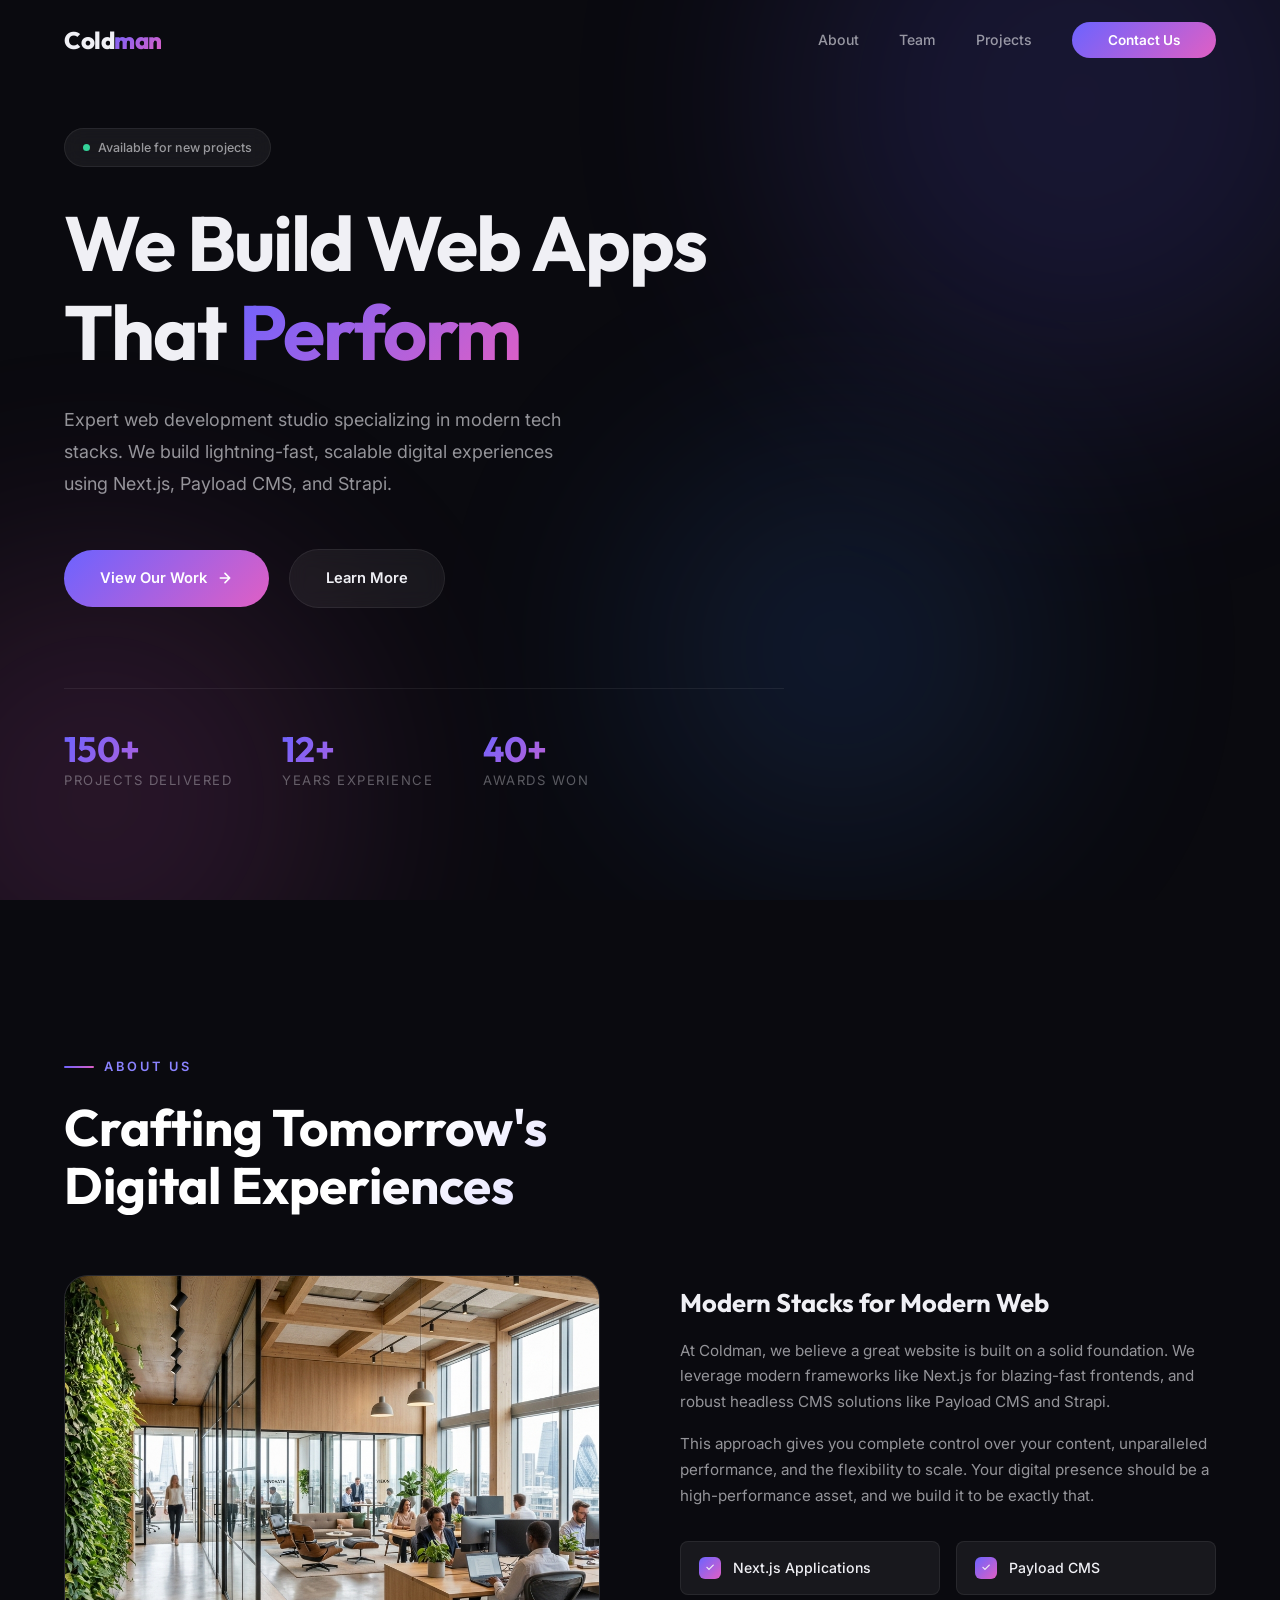
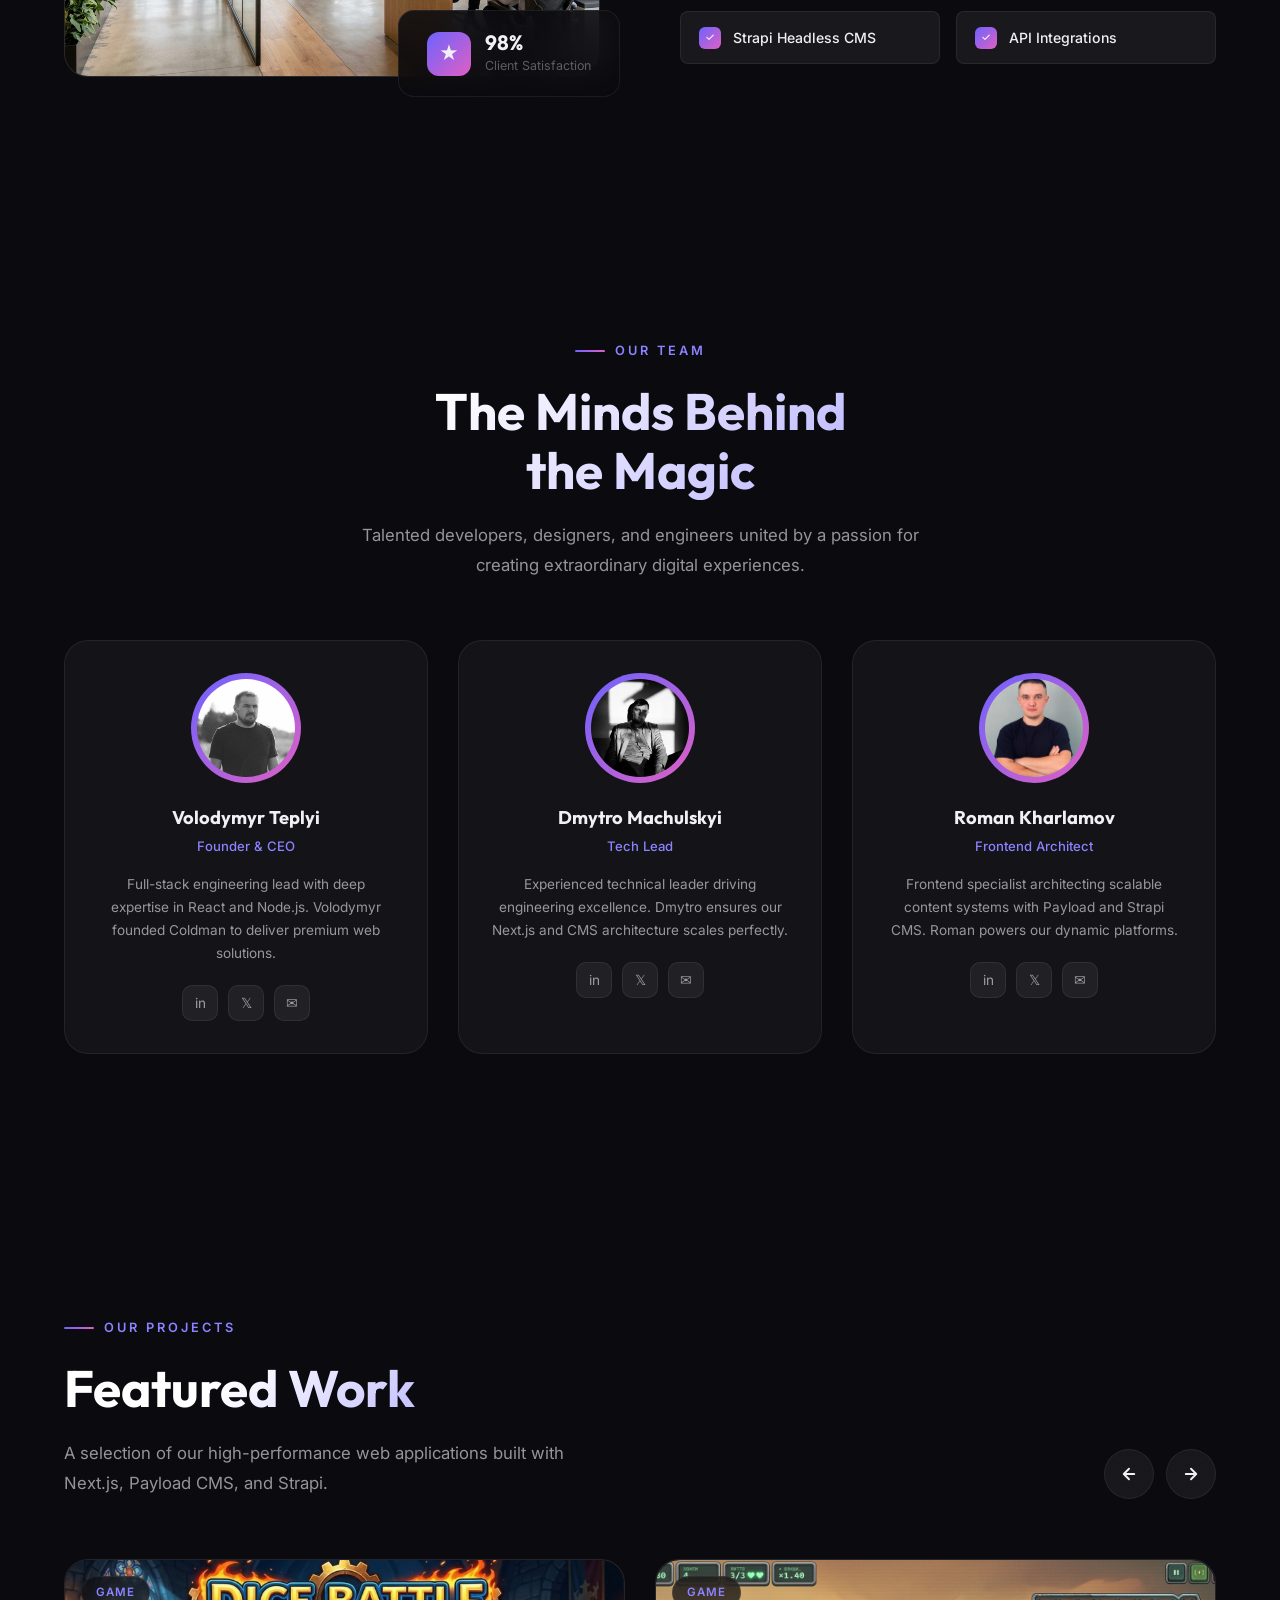
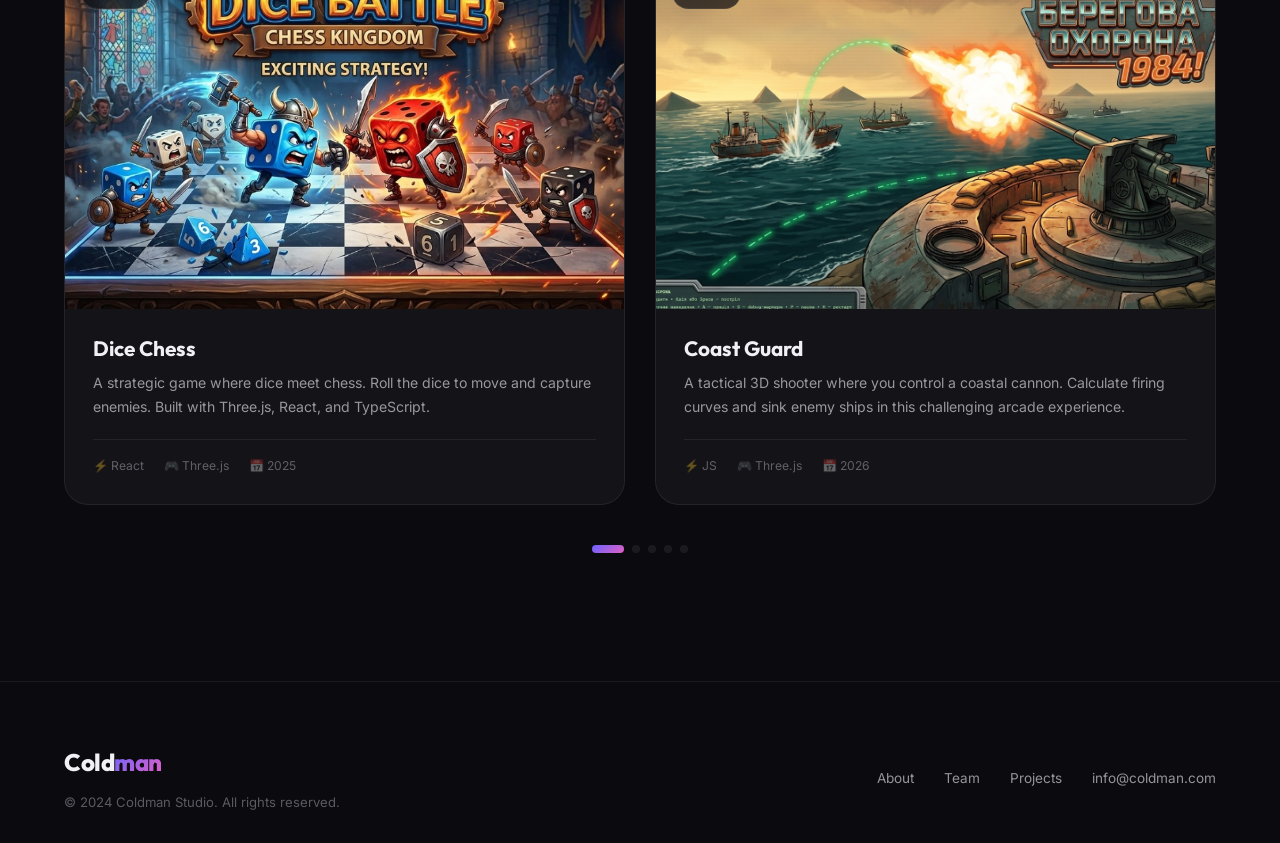
==== index.html @ 9bfb4462 "Add "Game Portal" project to portfolio - Create detailed "Game Portal" project page with description" ====
<!DOCTYPE html>
<html lang="en">

<head>
  <meta charset="UTF-8">
  <meta name="viewport" content="width=device-width, initial-scale=1.0">
  <title>Coldman — Premium Web Development Studio</title>
  <meta name="description"
    content="Coldman is a modern web development studio crafting high-performance digital experiences. Explore our portfolio of Next.js, Payload CMS, and Strapi CMS projects.">
  <link rel="preconnect" href="https://fonts.googleapis.com">
  <link rel="preconnect" href="https://fonts.gstatic.com" crossorigin>
  <link
    href="https://fonts.googleapis.com/css2?family=Inter:wght@400;500;600;700&family=Outfit:wght@600;700;800&display=swap"
    rel="stylesheet">
  <link rel="stylesheet" href="style.css">
</head>

<body>

  <!-- Ambient Background -->
  <div class="ambient-bg" aria-hidden="true">
    <div class="orb"></div>
    <div class="orb"></div>
    <div class="orb"></div>
  </div>

  <!-- Navbar -->
  <nav class="navbar" id="navbar">
    <div class="navbar-inner">
      <a href="#" class="logo">Cold<span>man</span></a>
      <ul class="nav-links" id="nav-links">
        <li><a href="#about" class="active">About</a></li>
        <li><a href="#team">Team</a></li>
        <li><a href="#projects">Projects</a></li>
        <li><a href="#contact" class="nav-cta">Contact Us</a></li>
      </ul>
      <div class="menu-toggle" id="menu-toggle" aria-label="Toggle navigation menu">
        <span></span>
        <span></span>
        <span></span>
      </div>
    </div>
  </nav>

  <!-- Hero Section -->
  <section class="hero" id="hero">
    <div class="container">
      <div class="hero-content">
        <div class="hero-badge">
          <span class="dot"></span>
          Available for new projects
        </div>
        <h1>We Build Web Apps<br>That <span class="gradient-text">Perform</span></h1>
        <p>Expert web development studio specializing in modern tech stacks. We build lightning-fast, scalable digital
          experiences using Next.js, Payload CMS, and Strapi.</p>
        <div class="hero-actions">
          <a href="#projects" class="btn-primary">
            View Our Work
            <svg width="16" height="16" viewBox="0 0 24 24" fill="none" stroke="currentColor" stroke-width="2.5"
              stroke-linecap="round" stroke-linejoin="round">
              <path d="M5 12h14M12 5l7 7-7 7" />
            </svg>
          </a>
          <a href="#about" class="btn-secondary">
            Learn More
          </a>
        </div>
        <div class="hero-stats">
          <div class="stat reveal">
            <h3>150+</h3>
            <p>Projects Delivered</p>
          </div>
          <div class="stat reveal reveal-delay-1">
            <h3>12+</h3>
            <p>Years Experience</p>
          </div>
          <div class="stat reveal reveal-delay-2">
            <h3>40+</h3>
            <p>Awards Won</p>
          </div>
        </div>
      </div>
    </div>
  </section>

  <!-- About Section -->
  <section class="about" id="about">
    <div class="container">
      <span class="section-label reveal">About Us</span>
      <h2 class="section-title reveal">Crafting Tomorrow's<br>Digital Experiences</h2>
      <div class="about-grid">
        <div class="about-visual reveal">
          <div class="about-visual-card">
            <img src="images/project-2.png" alt="Our modern office interior with natural light and living walls">
          </div>
          <div class="floating-badge">
            <div class="icon">★</div>
            <div>
              <h4>98%</h4>
              <p>Client Satisfaction</p>
            </div>
          </div>
        </div>
        <div class="about-content reveal reveal-delay-1">
          <h3>Modern Stacks for Modern Web</h3>
          <p>At Coldman, we believe a great website is built on a solid foundation. We leverage modern frameworks like
            Next.js for blazing-fast frontends, and robust headless CMS solutions like Payload CMS and Strapi.</p>
          <p>This approach gives you complete control over your content, unparalleled performance, and the flexibility
            to scale. Your digital presence should be a high-performance asset, and we build it to be exactly that.</p>
          <div class="about-features">
            <div class="feature-item">
              <span class="check">✓</span>
              Next.js Applications
            </div>
            <div class="feature-item">
              <span class="check">✓</span>
              Payload CMS
            </div>
            <div class="feature-item">
              <span class="check">✓</span>
              Strapi Headless CMS
            </div>
            <div class="feature-item">
              <span class="check">✓</span>
              API Integrations
            </div>
          </div>
        </div>
      </div>
    </div>
  </section>

  <!-- Team Section -->
  <section class="team" id="team">
    <div class="container">
      <div class="team-header">
        <span class="section-label reveal">Our Team</span>
        <h2 class="section-title reveal">The Minds Behind<br>the Magic</h2>
        <p class="section-subtitle reveal">Talented developers, designers, and engineers united by a passion for
          creating extraordinary digital experiences.</p>
      </div>
      <div class="team-grid">
        <!-- Team Member 1 -->
        <div class="team-card reveal">
          <div class="team-avatar">
            <img src="images/team-volodymyr.jpg" alt="Volodymyr Teplyi, Founder & CEO">
          </div>
          <h3>Volodymyr Teplyi</h3>
          <p class="role">Founder & CEO</p>
          <p class="bio">Full-stack engineering lead with deep expertise in React and Node.js. Volodymyr founded Coldman
            to deliver premium web solutions.</p>
          <div class="team-socials">
            <a href="https://www.linkedin.com/in/volodymyr-teplyi-4a14b024/" aria-label="LinkedIn"
              target="_blank">in</a>
            <a href="#" aria-label="Twitter">𝕏</a>
            <a href="#" aria-label="Email">✉</a>
          </div>
        </div>
        <!-- Team Member 2 -->
        <div class="team-card reveal reveal-delay-1">
          <div class="team-avatar">
            <img src="images/team-dmytro.jpg" alt="Dmytro Machulskyi, Tech Lead">
          </div>
          <h3>Dmytro Machulskyi</h3>
          <p class="role">Tech Lead</p>
          <p class="bio">Experienced technical leader driving engineering excellence. Dmytro ensures our Next.js and CMS
            architecture scales perfectly.</p>
          <div class="team-socials">
            <a href="https://www.linkedin.com/in/dmytromachulskyi/" aria-label="LinkedIn" target="_blank">in</a>
            <a href="#" aria-label="Twitter">𝕏</a>
            <a href="#" aria-label="Email">✉</a>
          </div>
        </div>

        <!-- Team Member 3 -->
        <div class="team-card reveal reveal-delay-2">
          <div class="team-avatar">
            <img src="images/team-roman.jpg" alt="Roman Kharlamov, Frontend Architect">
          </div>
          <h3>Roman Kharlamov</h3>
          <p class="role">Frontend Architect</p>
          <p class="bio">Frontend specialist architecting scalable content systems with Payload and Strapi CMS. Roman
            powers our dynamic platforms.</p>
          <div class="team-socials">
            <a href="https://www.linkedin.com/in/webroni2509/" aria-label="LinkedIn" target="_blank">in</a>
            <a href="#" aria-label="Twitter">𝕏</a>
            <a href="#" aria-label="Email">✉</a>
          </div>
        </div>
      </div>
    </div>
  </section>

  <!-- Projects Section -->
  <section class="projects" id="projects">
    <div class="container">
      <div class="projects-header">
        <div>
          <span class="section-label reveal">Our Projects</span>
          <h2 class="section-title reveal">Featured Work</h2>
          <p class="section-subtitle reveal">A selection of our high-performance web applications built with Next.js,
            Payload CMS, and Strapi.</p>
        </div>
        <div class="slider-controls reveal">
          <button class="slider-btn" id="slider-prev" aria-label="Previous project">
            <svg width="18" height="18" viewBox="0 0 24 24" fill="none" stroke="currentColor" stroke-width="2.5"
              stroke-linecap="round" stroke-linejoin="round">
              <path d="M19 12H5M12 19l-7-7 7-7" />
            </svg>
          </button>
          <button class="slider-btn" id="slider-next" aria-label="Next project">
            <svg width="18" height="18" viewBox="0 0 24 24" fill="none" stroke="currentColor" stroke-width="2.5"
              stroke-linecap="round" stroke-linejoin="round">
              <path d="M5 12h14M12 5l7 7-7 7" />
            </svg>
          </button>
        </div>
      </div>

      <div class="projects-slider" id="projects-slider">
        <div class="projects-track" id="projects-track">

          <!-- Project 1 -->
          <div class="project-card">
            <div class="project-image">
              <a href="dice-chess.html">
                <img src="images/dice-chess.jpg" alt="Dice Battle Chess Kingdom">
              </a>
              <span class="project-tag">Game</span>
            </div>
            <div class="project-info">
              <h3><a href="dice-chess.html">Dice Chess</a></h3>
              <p>A strategic game where dice meet chess. Roll the dice to move and capture enemies. Built with Three.js,
                React, and TypeScript.</p>
              <div class="project-meta">
                <span>⚡ React</span>
                <span>🎮 Three.js</span>
                <span>📅 2025</span>
              </div>
            </div>
          </div>
          <!-- Project 2 — Coast Guard -->
          <div class="project-card">
            <div class="project-image">
              <a href="coast-guard.html">
                <img src="images/cost-guard.jpeg" alt="Coast Guard — Coastal Defense Shooter">
              </a>
              <span class="project-tag">Game</span>
            </div>
            <div class="project-info">
              <h3><a href="coast-guard.html">Coast Guard</a></h3>
              <p>A tactical 3D shooter where you control a coastal cannon. Calculate firing curves and sink enemy ships in this challenging arcade experience.</p>
              <div class="project-meta">
                <span>⚡ JS</span>
                <span>🎮 Three.js</span>
                <span>📅 2026</span>
              </div>
            </div>
          </div>
          <!-- Project 3 — Auto News Portal -->
          <div class="project-card">
            <div class="project-image">
              <a href="auto-news.html">
                <img src="images/auto-news-1.png" alt="Auto News Portal — Premium electric vehicle news platform">
              </a>
              <span class="project-tag">News Portal</span>
            </div>
            <div class="project-info">
              <h3><a href="auto-news.html">Auto News Portal</a></h3>
              <p>A cutting-edge news platform specializing in the electric vehicle industry, featuring dynamic content management and a sleek, modern design.</p>
              <div class="project-meta">
                <span>⚡ Next.js</span>
                <span>🛠️ Payload CMS</span>
                <span>🎨 Tailwind CSS</span>
                <span>📅 2026</span>
              </div>
            </div>
          </div>
          <!-- Project 6 — Voda UA -->
          <div class="project-card">
            <div class="project-image">
              <a href="voda-ua.html">
                <img src="images/voda-ua.png" alt="Voda UA — Premium water delivery e-commerce">
              </a>
              <span class="project-tag">E-commerce</span>
            </div>
            <div class="project-info">
              <h3><a href="voda-ua.html">Voda UA</a></h3>
              <p>A high-performance e-commerce platform for water delivery services, focusing on speed and seamless UX.</p>
              <div class="project-meta">
                <span>⚡ Next.js</span>
                <span>🛠️ Payload CMS</span>
                <span>🎨 Tailwind CSS</span>
                <span>📅 2026</span>
              </div>
            </div>
          </div>/
          <!-- Project 0 — Bomberman Web -->
          <div class="project-card">
            <div class="project-image">
              <a href="bomberman.html">
                <img src="images/bomberman.png" alt="Bomberman Web — classic arcade in the browser">
              </a>
              <span class="project-tag">Game</span>
            </div>
            <div class="project-info">
              <h3><a href="bomberman.html">Bomberman Web</a></h3>
              <p>A faithful browser adaptation of the classic arcade game. Pure web — no frameworks, no engine. Built with vanilla JS, HTML5 Canvas, and CSS.</p>
              <div class="project-meta">
                <span>⚡ JavaScript</span>
                <span>🎮 Canvas</span>
                <span>📅 2025</span>
              </div>
            </div>
          </div>
          <!-- Project — Game Portal -->
          <div class="project-card">
            <div class="project-image">
              <a href="game-portal.html">
                <img src="images/game-portal-1.png" alt="Game Portal — hub of recreated classic games">
              </a>
              <span class="project-tag">Game Portal</span>
            </div>
            <div class="project-info">
              <h3><a href="game-portal.html">Game Portal</a></h3>
              <p>A nostalgic gaming hub featuring faithful recreations of classic browser games, with content fully managed through Payload CMS.</p>
              <div class="project-meta">
                <span>⚡ Next.js</span>
                <span>🛠️ Payload CMS</span>
                <span>🗄️ PostgreSQL</span>
                <span>📅 2026</span>
              </div>
            </div>
          </div>
        </div>
      </div>

      <div class="slider-dots" id="slider-dots"></div>
    </div>
  </section>

  <!-- Footer -->
  <footer class="footer" id="contact">
    <div class="footer-inner">
      <div class="footer-left">
        <div class="logo">Cold<span>man</span></div>
        <p>&copy; 2024 Coldman Studio. All rights reserved.</p>
      </div>
      <ul class="footer-links">
        <li><a href="#about">About</a></li>
        <li><a href="#team">Team</a></li>
        <li><a href="#projects">Projects</a></li>
        <li><a href="mailto:info@coldman.com">info@coldman.com</a></li>
      </ul>
    </div>
  </footer>

  <script src="main.js" async></script>

</body>

</html>
---- style.css ----
/* ===== DESIGN TOKENS ===== */
:root {
  /* Colors */
  --bg-primary: #0a0a0f;
  --bg-secondary: #111119;
  --bg-card: rgba(255, 255, 255, 0.04);
  --bg-glass: rgba(255, 255, 255, 0.06);
  --text-primary: #f0f0f5;
  --text-secondary: rgba(240, 240, 245, 0.6);
  --text-muted: rgba(240, 240, 245, 0.35);
  --accent: #6c63ff;
  --accent-light: #8b83ff;
  --accent-glow: rgba(108, 99, 255, 0.35);
  --gradient-1: linear-gradient(135deg, #6c63ff 0%, #e05fc4 100%);
  --gradient-2: linear-gradient(135deg, #1a1a2e 0%, #16213e 100%);
  --border-subtle: rgba(255, 255, 255, 0.07);
  --border-accent: rgba(108, 99, 255, 0.3);

  /* Typography */
  --font-heading: 'Outfit', sans-serif;
  --font-body: 'Inter', sans-serif;

  /* Spacing */
  --section-padding: clamp(80px, 10vw, 140px) clamp(20px, 5vw, 80px);
  --container-max: 1200px;

  /* Radius */
  --radius-sm: 8px;
  --radius-md: 16px;
  --radius-lg: 24px;
  --radius-xl: 32px;

  /* Transitions */
  --ease-out: cubic-bezier(0.16, 1, 0.3, 1);
  --transition-base: 0.4s var(--ease-out);
}

/* ===== RESET & BASE ===== */
*,
*::before,
*::after {
  margin: 0;
  padding: 0;
  box-sizing: border-box;
}

html {
  scroll-behavior: smooth;
  scrollbar-width: thin;
  scrollbar-color: var(--accent) var(--bg-primary);
}

body {
  font-family: var(--font-body);
  background: var(--bg-primary);
  color: var(--text-primary);
  line-height: 1.7;
  overflow-x: hidden;
  -webkit-font-smoothing: antialiased;
  -moz-osx-font-smoothing: grayscale;
}

h1,
h2,
h3,
h4,
h5,
h6 {
  font-family: var(--font-heading);
  font-weight: 700;
  line-height: 1.15;
}

a {
  text-decoration: none;
  color: inherit;
}

img {
  display: block;
  max-width: 100%;
}

/* ===== UTILITY ===== */
.container {
  max-width: var(--container-max);
  margin: 0 auto;
  width: 100%;
}

.section-label {
  display: inline-flex;
  align-items: center;
  gap: 10px;
  font-size: 0.8rem;
  font-weight: 600;
  letter-spacing: 3px;
  text-transform: uppercase;
  color: var(--accent-light);
  margin-bottom: 20px;
}

.section-label::before {
  content: '';
  width: 30px;
  height: 2px;
  background: var(--gradient-1);
  border-radius: 2px;
}

.section-title {
  font-size: clamp(2rem, 4vw, 3.2rem);
  margin-bottom: 20px;
  background: linear-gradient(135deg, #ffffff 30%, var(--accent-light) 100%);
  -webkit-background-clip: text;
  -webkit-text-fill-color: transparent;
  background-clip: text;
}

.section-subtitle {
  font-size: 1.05rem;
  color: var(--text-secondary);
  max-width: 560px;
  line-height: 1.8;
}

/* ===== AMBIENT BACKGROUND ===== */
.ambient-bg {
  position: fixed;
  inset: 0;
  z-index: -1;
  overflow: hidden;
  pointer-events: none;
}

.ambient-bg .orb {
  position: absolute;
  border-radius: 50%;
  filter: blur(120px);
  opacity: 0.15;
  animation: float 20s ease-in-out infinite alternate;
}

.ambient-bg .orb:nth-child(1) {
  width: 600px;
  height: 600px;
  background: var(--accent);
  top: -200px;
  right: -100px;
}

.ambient-bg .orb:nth-child(2) {
  width: 500px;
  height: 500px;
  background: #e05fc4;
  bottom: -150px;
  left: -150px;
  animation-delay: -7s;
}

.ambient-bg .orb:nth-child(3) {
  width: 400px;
  height: 400px;
  background: #3b82f6;
  top: 50%;
  left: 50%;
  animation-delay: -14s;
}

@keyframes float {
  0% {
    transform: translate(0, 0) scale(1);
  }

  33% {
    transform: translate(30px, -50px) scale(1.05);
  }

  66% {
    transform: translate(-20px, 20px) scale(0.95);
  }

  100% {
    transform: translate(10px, -10px) scale(1.02);
  }
}

/* ===== NAVBAR ===== */
.navbar {
  position: fixed;
  top: 0;
  left: 0;
  right: 0;
  z-index: 1000;
  padding: 0 clamp(20px, 5vw, 80px);
  transition: var(--transition-base);
}

.navbar.scrolled {
  background: rgba(10, 10, 15, 0.85);
  backdrop-filter: blur(20px);
  -webkit-backdrop-filter: blur(20px);
  border-bottom: 1px solid var(--border-subtle);
}

.navbar-inner {
  max-width: var(--container-max);
  margin: 0 auto;
  display: flex;
  align-items: center;
  justify-content: space-between;
  height: 80px;
}

.logo {
  font-family: var(--font-heading);
  font-size: 1.5rem;
  font-weight: 800;
  letter-spacing: -0.5px;
}

.logo span {
  background: var(--gradient-1);
  -webkit-background-clip: text;
  -webkit-text-fill-color: transparent;
  background-clip: text;
}

.nav-links {
  display: flex;
  list-style: none;
  gap: 40px;
}

.nav-links a {
  font-size: 0.88rem;
  font-weight: 500;
  color: var(--text-secondary);
  position: relative;
  transition: color var(--transition-base);
  padding: 4px 0;
}

.nav-links a::after {
  content: '';
  position: absolute;
  bottom: -2px;
  left: 0;
  width: 0%;
  height: 2px;
  background: var(--gradient-1);
  border-radius: 2px;
  transition: width var(--transition-base);
}

.nav-links a:hover,
.nav-links a.active {
  color: var(--text-primary);
}

.nav-links a:hover::after,
.nav-links a.active::after {
  width: 100%;
}

.nav-links .nav-cta {
  padding: 10px 36px;
  border-radius: 50px;
  background: var(--gradient-1);
  font-size: 0.85rem;
  font-weight: 600;
  color: #fff !important;
  border: none;
  cursor: pointer;
  transition: transform var(--transition-base), box-shadow var(--transition-base);
}

.nav-links .nav-cta:hover {
  transform: translateY(-2px);
  box-shadow: 0 8px 30px var(--accent-glow);
}

.nav-links .nav-cta::after {
  display: none !important;
}

/* Mobile Menu Toggle */
.menu-toggle {
  display: none;
  flex-direction: column;
  gap: 5px;
  cursor: pointer;
  padding: 5px;
  z-index: 1001;
}

.menu-toggle span {
  display: block;
  width: 24px;
  height: 2px;
  background: var(--text-primary);
  border-radius: 2px;
  transition: var(--transition-base);
}

/* ===== HERO ===== */
.hero {
  min-height: 100vh;
  display: flex;
  align-items: center;
  padding: var(--section-padding);
  position: relative;
}

.hero-content {
  max-width: 720px;
}

.hero-badge {
  display: inline-flex;
  align-items: center;
  gap: 8px;
  padding: 8px 18px;
  border-radius: 50px;
  background: var(--bg-glass);
  border: 1px solid var(--border-subtle);
  font-size: 0.78rem;
  font-weight: 500;
  color: var(--text-secondary);
  margin-bottom: 32px;
  backdrop-filter: blur(10px);
}

.hero-badge .dot {
  width: 7px;
  height: 7px;
  border-radius: 50%;
  background: #34d399;
  animation: pulse 2s ease-in-out infinite;
}

@keyframes pulse {

  0%,
  100% {
    opacity: 1;
    box-shadow: 0 0 0 0 rgba(52, 211, 153, 0.5);
  }

  50% {
    opacity: 0.7;
    box-shadow: 0 0 0 8px rgba(52, 211, 153, 0);
  }
}

.hero h1 {
  font-size: clamp(2.8rem, 6vw, 5rem);
  margin-bottom: 28px;
  letter-spacing: -2px;
}

.hero h1 .gradient-text {
  background: var(--gradient-1);
  -webkit-background-clip: text;
  -webkit-text-fill-color: transparent;
  background-clip: text;
}

.hero p {
  font-size: 1.12rem;
  color: var(--text-secondary);
  max-width: 520px;
  margin-bottom: 48px;
  line-height: 1.8;
}

.hero-actions {
  display: flex;
  align-items: center;
  gap: 20px;
  flex-wrap: wrap;
}

.btn-primary {
  display: inline-flex;
  align-items: center;
  gap: 10px;
  padding: 16px 36px;
  border-radius: 50px;
  background: var(--gradient-1);
  font-family: var(--font-body);
  font-size: 0.92rem;
  font-weight: 600;
  color: #fff;
  border: none;
  cursor: pointer;
  transition: transform var(--transition-base), box-shadow var(--transition-base);
}

.btn-primary:hover {
  transform: translateY(-3px);
  box-shadow: 0 12px 40px var(--accent-glow);
}

.btn-secondary {
  display: inline-flex;
  align-items: center;
  gap: 10px;
  padding: 16px 36px;
  border-radius: 50px;
  background: var(--bg-glass);
  border: 1px solid var(--border-subtle);
  font-family: var(--font-body);
  font-size: 0.92rem;
  font-weight: 600;
  color: var(--text-primary);
  cursor: pointer;
  backdrop-filter: blur(10px);
  transition: var(--transition-base);
}

.btn-secondary:hover {
  background: rgba(255, 255, 255, 0.1);
  border-color: var(--border-accent);
  transform: translateY(-2px);
}

.hero-stats {
  display: flex;
  gap: 50px;
  margin-top: 80px;
  padding-top: 40px;
  border-top: 1px solid var(--border-subtle);
}

.stat h3 {
  font-size: 2.2rem;
  background: var(--gradient-1);
  -webkit-background-clip: text;
  -webkit-text-fill-color: transparent;
  background-clip: text;
}

.stat p {
  font-size: 0.82rem;
  color: var(--text-muted);
  text-transform: uppercase;
  letter-spacing: 1.5px;
  margin-bottom: 0;
}

/* ===== ABOUT ===== */
.about {
  padding: var(--section-padding);
}

.about-grid {
  display: grid;
  grid-template-columns: 1fr 1fr;
  gap: 80px;
  align-items: center;
  margin-top: 60px;
}

.about-visual {
  position: relative;
}

.about-visual-card {
  border-radius: var(--radius-lg);
  overflow: hidden;
  position: relative;
  aspect-ratio: 4/3;
  background: var(--bg-glass);
  border: 1px solid var(--border-subtle);
}

.about-visual-card img {
  width: 100%;
  height: 100%;
  object-fit: cover;
}

.about-visual .floating-badge {
  position: absolute;
  bottom: -20px;
  right: -20px;
  padding: 20px 28px;
  border-radius: var(--radius-md);
  background: rgba(10, 10, 15, 0.85);
  backdrop-filter: blur(20px);
  border: 1px solid var(--border-subtle);
  display: flex;
  align-items: center;
  gap: 14px;
  animation: floatBadge 4s ease-in-out infinite;
}

@keyframes floatBadge {

  0%,
  100% {
    transform: translateY(0);
  }

  50% {
    transform: translateY(-8px);
  }
}

.floating-badge .icon {
  width: 44px;
  height: 44px;
  border-radius: 12px;
  background: var(--gradient-1);
  display: flex;
  align-items: center;
  justify-content: center;
  font-size: 1.2rem;
}

.floating-badge h4 {
  font-size: 1.3rem;
}

.floating-badge p {
  font-size: 0.78rem;
  color: var(--text-muted);
}

.about-content h3 {
  font-size: 1.6rem;
  margin-bottom: 20px;
  color: var(--text-primary);
}

.about-content p {
  color: var(--text-secondary);
  margin-bottom: 16px;
  font-size: 0.95rem;
}

.about-features {
  display: grid;
  grid-template-columns: 1fr 1fr;
  gap: 16px;
  margin-top: 32px;
}

.feature-item {
  display: flex;
  align-items: center;
  gap: 12px;
  padding: 14px 18px;
  border-radius: var(--radius-sm);
  background: var(--bg-glass);
  border: 1px solid var(--border-subtle);
  font-size: 0.88rem;
  font-weight: 500;
  transition: var(--transition-base);
}

.feature-item:hover {
  background: rgba(255, 255, 255, 0.08);
  border-color: var(--border-accent);
  transform: translateY(-2px);
}

.feature-item .check {
  width: 22px;
  height: 22px;
  border-radius: 6px;
  background: var(--gradient-1);
  display: flex;
  align-items: center;
  justify-content: center;
  font-size: 0.7rem;
  flex-shrink: 0;
}

/* ===== TEAM ===== */
.team {
  padding: var(--section-padding);
}

.team-header {
  text-align: center;
  margin-bottom: 60px;
}

.team-header .section-subtitle {
  margin: 0 auto;
}

.team-grid {
  display: grid;
  grid-template-columns: repeat(3, 1fr);
  gap: 30px;
}

.team-card {
  background: var(--bg-card);
  border: 1px solid var(--border-subtle);
  border-radius: var(--radius-lg);
  padding: 32px;
  text-align: center;
  transition: var(--transition-base);
  position: relative;
  overflow: hidden;
}

.team-card::before {
  content: '';
  position: absolute;
  top: 0;
  left: 0;
  right: 0;
  height: 3px;
  background: var(--gradient-1);
  opacity: 0;
  transition: opacity var(--transition-base);
}

.team-card:hover {
  transform: translateY(-8px);
  border-color: var(--border-accent);
  background: rgba(255, 255, 255, 0.06);
  box-shadow: 0 20px 60px rgba(0, 0, 0, 0.3);
}

.team-card:hover::before {
  opacity: 1;
}

.team-avatar {
  width: 110px;
  height: 110px;
  border-radius: 50%;
  overflow: hidden;
  margin: 0 auto 24px;
  border: 3px solid transparent;
  background: var(--gradient-1) border-box;
  padding: 3px;
  transition: var(--transition-base);
}

.team-card:hover .team-avatar {
  transform: scale(1.05);
}

.team-avatar img {
  width: 100%;
  height: 100%;
  border-radius: 50%;
  object-fit: cover;
}

.team-card h3 {
  font-size: 1.15rem;
  margin-bottom: 6px;
}

.team-card .role {
  font-size: 0.82rem;
  color: var(--accent-light);
  font-weight: 500;
  margin-bottom: 16px;
}

.team-card .bio {
  font-size: 0.85rem;
  color: var(--text-secondary);
  line-height: 1.7;
  margin-bottom: 20px;
}

.team-socials {
  display: flex;
  justify-content: center;
  gap: 10px;
}

.team-socials a {
  width: 36px;
  height: 36px;
  border-radius: 10px;
  background: var(--bg-glass);
  border: 1px solid var(--border-subtle);
  display: flex;
  align-items: center;
  justify-content: center;
  font-size: 0.85rem;
  color: var(--text-secondary);
  transition: var(--transition-base);
}

.team-socials a:hover {
  background: var(--gradient-1);
  color: #fff;
  border-color: transparent;
  transform: translateY(-2px);
}

/* ===== PROJECTS ===== */
.projects {
  padding: var(--section-padding);
}

.projects-header {
  display: flex;
  justify-content: space-between;
  align-items: flex-end;
  margin-bottom: 60px;
  flex-wrap: wrap;
  gap: 20px;
}

.slider-controls {
  display: flex;
  gap: 12px;
}

.slider-btn {
  width: 50px;
  height: 50px;
  border-radius: 50%;
  background: var(--bg-glass);
  border: 1px solid var(--border-subtle);
  color: var(--text-primary);
  font-size: 1.1rem;
  cursor: pointer;
  display: flex;
  align-items: center;
  justify-content: center;
  transition: var(--transition-base);
  backdrop-filter: blur(10px);
}

.slider-btn:hover {
  background: var(--gradient-1);
  border-color: transparent;
  transform: scale(1.1);
}

.projects-slider {
  overflow: hidden;
  position: relative;
}

.projects-track {
  display: flex;
  gap: 30px;
  transition: transform 0.6s var(--ease-out);
}

.project-card {
  min-width: calc(50% - 15px);
  border-radius: var(--radius-lg);
  overflow: hidden;
  background: var(--bg-card);
  border: 1px solid var(--border-subtle);
  transition: var(--transition-base);
  /* flex-shrink: 0; */
}

.project-card:hover {
  transform: translateY(-6px);
  border-color: var(--border-accent);
  box-shadow: 0 20px 60px rgba(0, 0, 0, 0.3);
}

.project-image {
  aspect-ratio: 16/10;
  overflow: hidden;
  position: relative;
  border-radius: var(--radius-lg) var(--radius-lg) 0 0;
}

.project-image img {
  width: 100%;
  height: 100%;
  object-fit: cover;
  transition: transform 0.8s var(--ease-out);
}

.project-card:hover .project-image img {
  transform: scale(1.05);
}

.project-image .project-tag {
  position: absolute;
  top: 16px;
  left: 16px;
  padding: 6px 14px;
  border-radius: 50px;
  background: rgba(10, 10, 15, 0.7);
  backdrop-filter: blur(10px);
  font-size: 0.72rem;
  font-weight: 600;
  letter-spacing: 1px;
  text-transform: uppercase;
  color: var(--accent-light);
  border: 1px solid var(--border-subtle);
}

.project-info {
  padding: 28px;
}

.project-info h3 {
  font-size: 1.3rem;
  margin-bottom: 10px;
  transition: color var(--transition-base);
}

.project-card:hover .project-info h3 {
  color: var(--accent-light);
}

.project-info p {
  font-size: 0.88rem;
  color: var(--text-secondary);
  line-height: 1.7;
  margin-bottom: 20px;
}

.project-meta {
  display: flex;
  gap: 20px;
  padding-top: 16px;
  border-top: 1px solid var(--border-subtle);
}

.project-meta span {
  font-size: 0.76rem;
  color: var(--text-muted);
  display: flex;
  align-items: center;
  gap: 6px;
}

/* Slider dots */
.slider-dots {
  display: flex;
  justify-content: center;
  gap: 8px;
  margin-top: 40px;
}

.slider-dot {
  width: 8px;
  height: 8px;
  border-radius: 50%;
  background: var(--border-subtle);
  border: none;
  cursor: pointer;
  transition: var(--transition-base);
  padding: 0;
}

.slider-dot.active {
  width: 32px;
  border-radius: 4px;
  background: var(--gradient-1);
}

/* ===== FOOTER ===== */
.footer {
  padding: 60px clamp(20px, 5vw, 80px) 30px;
  border-top: 1px solid var(--border-subtle);
}

.footer-inner {
  max-width: var(--container-max);
  margin: 0 auto;
  display: flex;
  justify-content: space-between;
  align-items: center;
  flex-wrap: wrap;
  gap: 20px;
}

.footer-left .logo {
  margin-bottom: 8px;
}

.footer-left p {
  font-size: 0.82rem;
  color: var(--text-muted);
}

.footer-links {
  display: flex;
  gap: 30px;
  list-style: none;
}

.footer-links a {
  font-size: 0.85rem;
  color: var(--text-secondary);
  transition: color var(--transition-base);
}

.footer-links a:hover {
  color: var(--accent-light);
}

/* ===== SCROLL ANIMATIONS ===== */
.reveal {
  opacity: 0;
  transform: translateY(40px);
  transition: opacity 0.8s var(--ease-out), transform 0.8s var(--ease-out);
}

.reveal.visible {
  opacity: 1;
  transform: translateY(0);
}

.reveal-delay-1 {
  transition-delay: 0.1s;
}

.reveal-delay-2 {
  transition-delay: 0.2s;
}

.reveal-delay-3 {
  transition-delay: 0.3s;
}

/* ===== RESPONSIVE ===== */
@media (max-width: 1024px) {
  .project-card {
    min-width: calc(100% - 0px);
  }
}

@media (max-width: 768px) {
  .nav-links {
    position: fixed;
    top: 0;
    right: -100%;
    width: 280px;
    height: 100vh;
    background: rgba(10, 10, 15, 0.97);
    backdrop-filter: blur(20px);
    flex-direction: column;
    align-items: flex-start;
    padding: 100px 40px 40px;
    gap: 24px;
    transition: right var(--transition-base);
    border-left: 1px solid var(--border-subtle);
  }

  .nav-links.open {
    right: 0;
  }

  .menu-toggle {
    display: flex;
  }

  .about-grid {
    grid-template-columns: 1fr;
    gap: 40px;
  }

  .team-grid {
    grid-template-columns: 1fr;
  }

  .hero-stats {
    gap: 30px;
    flex-wrap: wrap;
  }

  .about-features {
    grid-template-columns: 1fr;
  }

  .projects-header {
    flex-direction: column;
    align-items: flex-start;
    gap: 20px;
  }

  .projects-track {
    gap: 16px;
  }

  .project-card {
    min-width: 100%;
  }

  .project-image {
    aspect-ratio: 4/3;
    border-radius: var(--radius-lg) var(--radius-lg) 0 0;
  }

  .project-info {
    padding: 20px;
  }

  .project-info h3 {
    font-size: 1.2rem;
  }

  .project-info p {
    font-size: 0.88rem;
    margin-bottom: 16px;
    word-break: break-word;
    white-space: normal;
    overflow: visible;
    display: block;
  }

  .project-meta {
    padding-top: 14px;
    gap: 12px;
    flex-wrap: wrap;
  }

  .hero h1 {
    letter-spacing: -1px;
  }

  .footer-inner {
    flex-direction: column;
    text-align: center;
  }
}

@media (max-width: 480px) {
  .hero-actions {
    flex-direction: column;
    width: 100%;
  }

  .btn-primary,
  .btn-secondary {
    width: 100%;
    justify-content: center;
  }
}
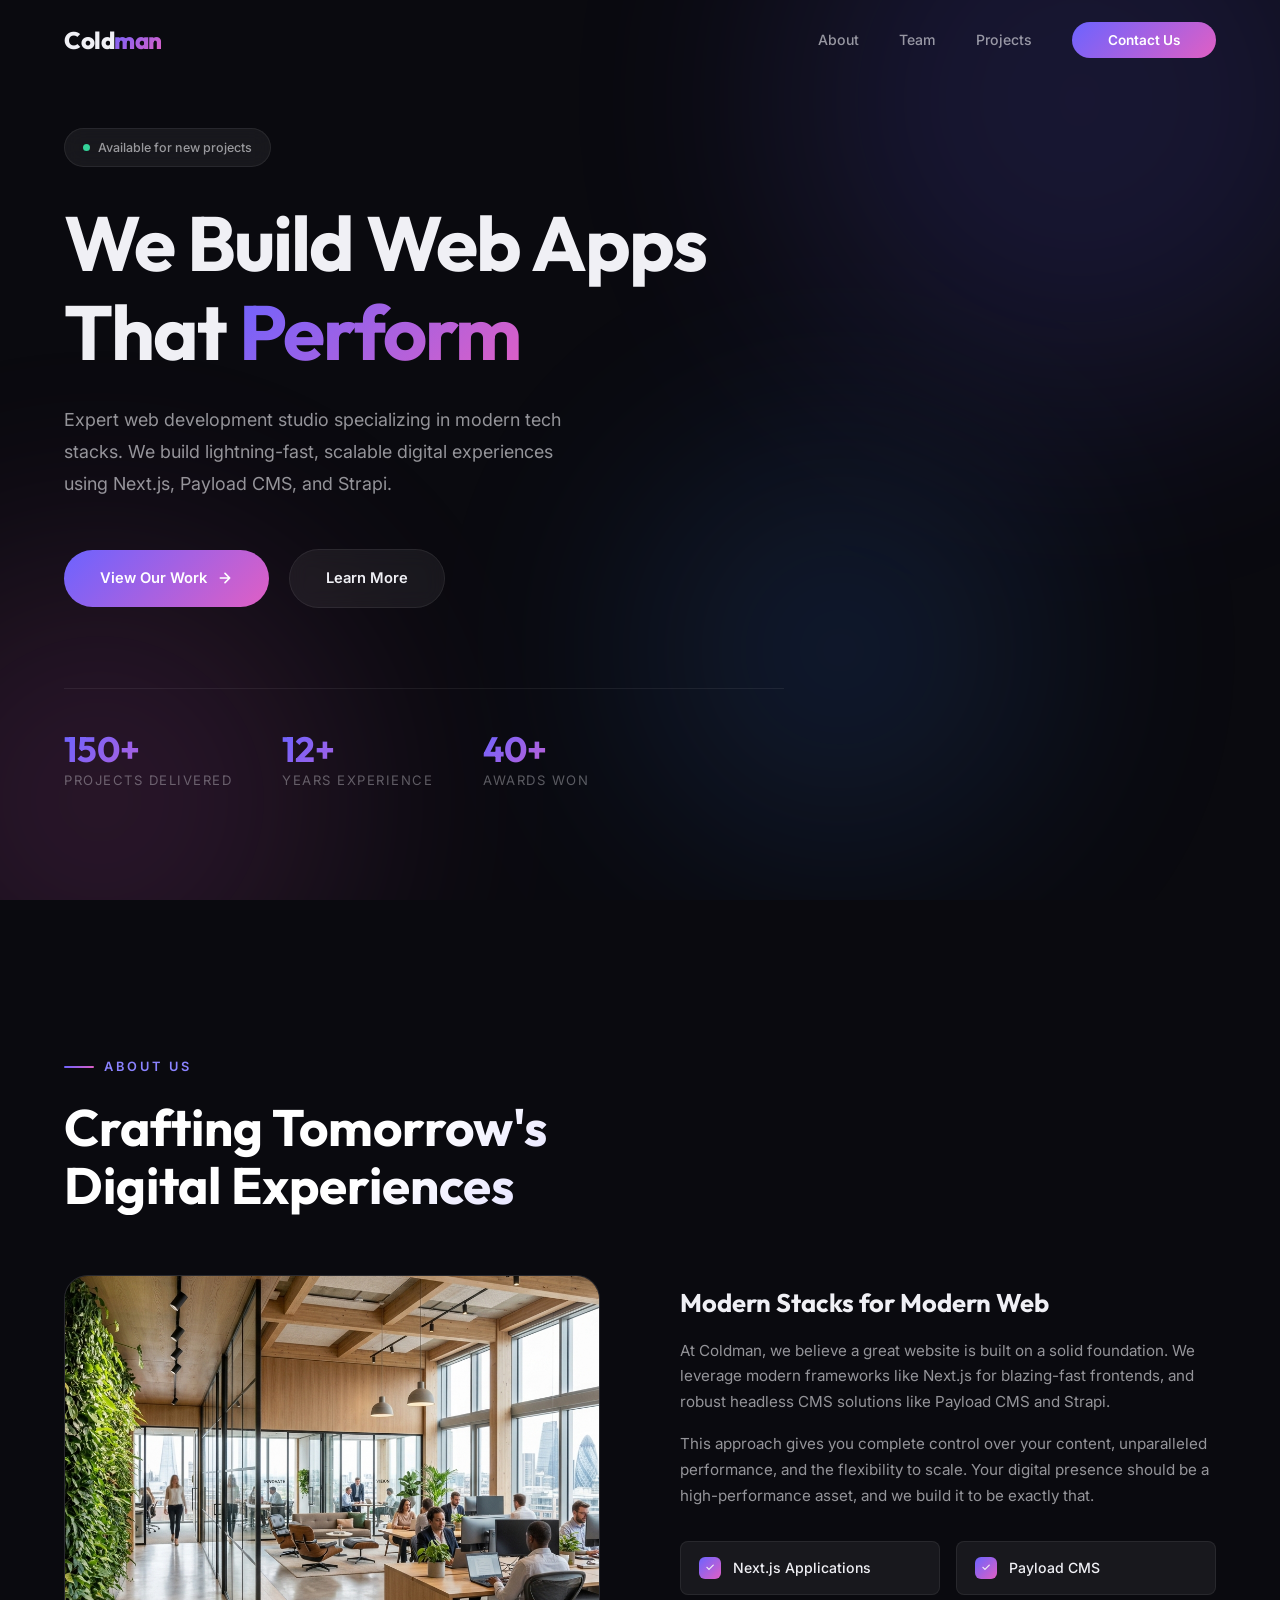
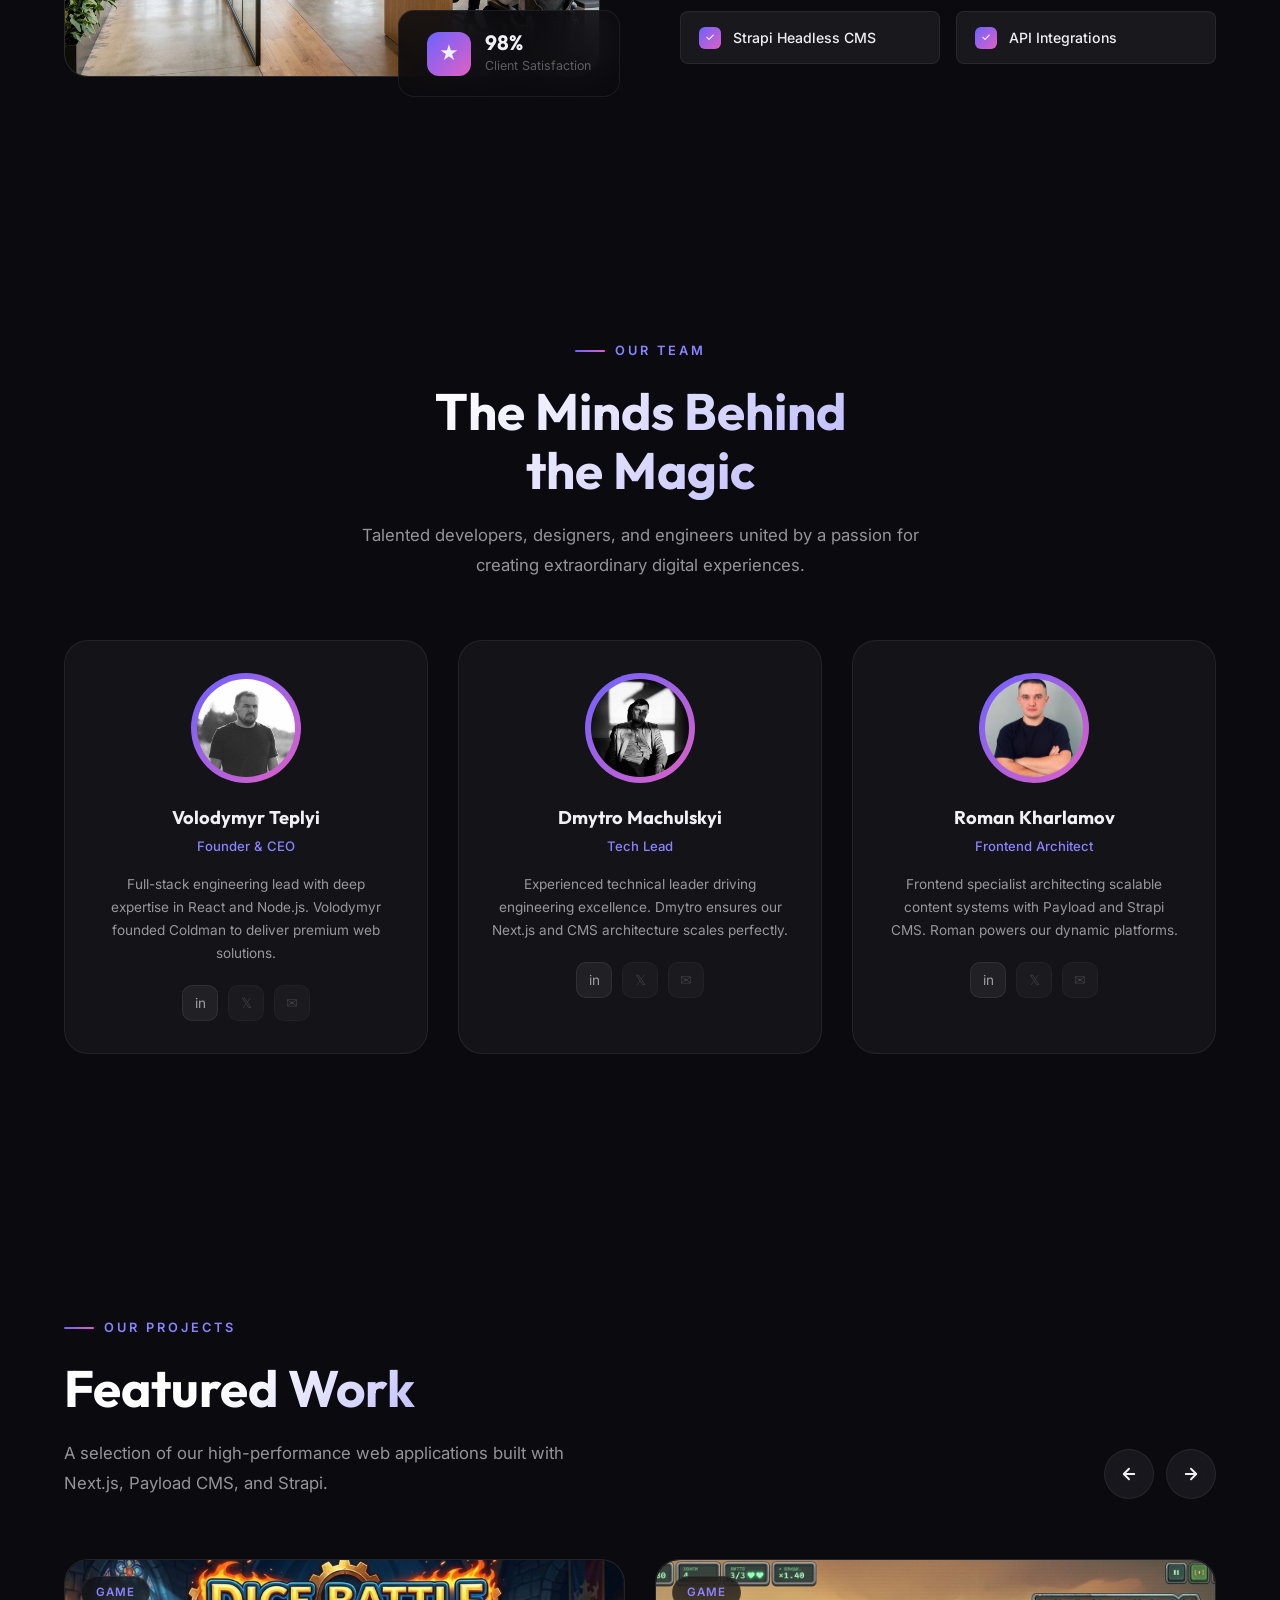
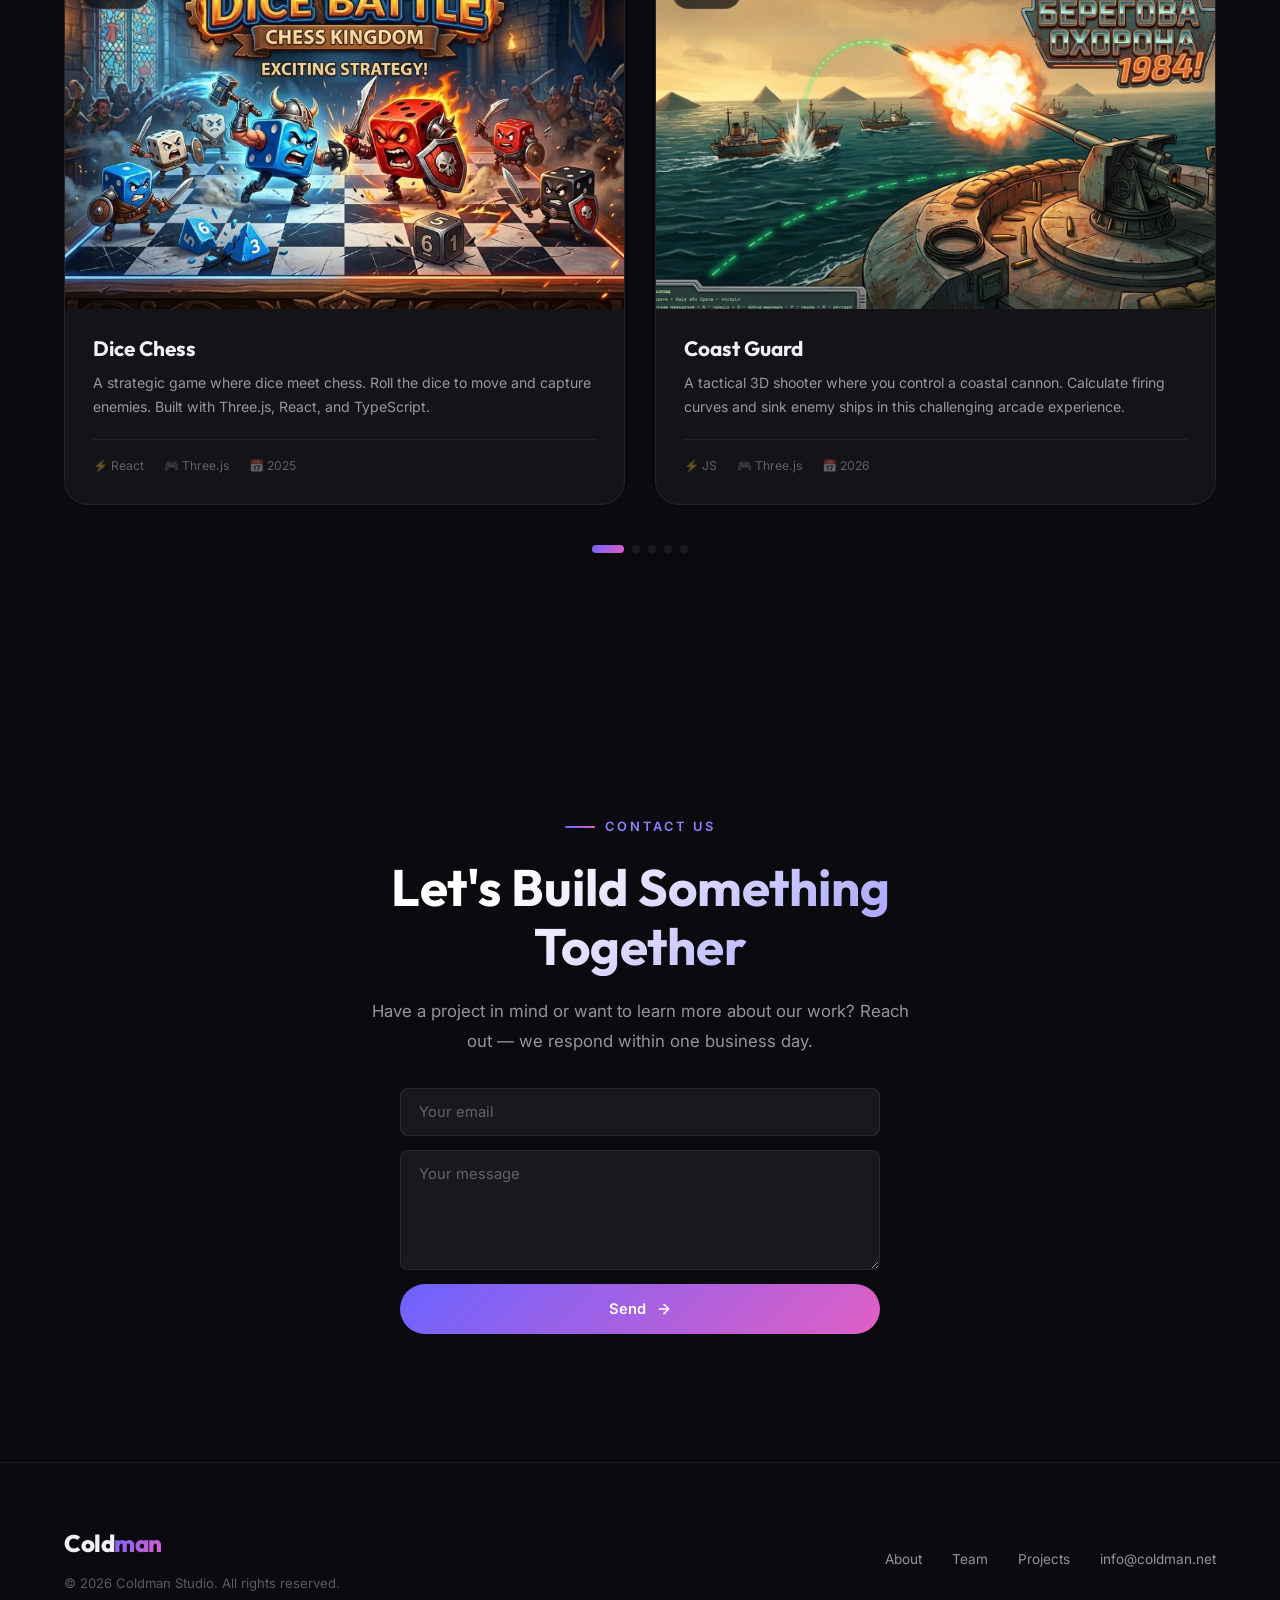
==== commit 1325b4ec: "Improve scrolling performance, enhance accessibility, and add contact form - Optimize navbar and act" ====
--- a/index.html
+++ b/index.html
@@ -29,7 +29,7 @@
     <div class="navbar-inner">
       <a href="#" class="logo">Cold<span>man</span></a>
       <ul class="nav-links" id="nav-links">
-        <li><a href="#about" class="active">About</a></li>
+        <li><a href="#about">About</a></li>
         <li><a href="#team">Team</a></li>
         <li><a href="#projects">Projects</a></li>
         <li><a href="#contact" class="nav-cta">Contact Us</a></li>
@@ -91,7 +91,7 @@
       <div class="about-grid">
         <div class="about-visual reveal">
           <div class="about-visual-card">
-            <img src="images/project-2.png" alt="Our modern office interior with natural light and living walls">
+            <img src="images/project-2.png" alt="Project preview showcase">
           </div>
           <div class="floating-badge">
             <div class="icon">★</div>
@@ -151,9 +151,9 @@
             to deliver premium web solutions.</p>
           <div class="team-socials">
             <a href="https://www.linkedin.com/in/volodymyr-teplyi-4a14b024/" aria-label="LinkedIn"
-              target="_blank">in</a>
-            <a href="#" aria-label="Twitter">𝕏</a>
-            <a href="#" aria-label="Email">✉</a>
+              target="_blank" rel="noopener noreferrer">in</a>
+            <span class="social-placeholder" aria-label="Twitter (coming soon)">𝕏</span>
+            <span class="social-placeholder" aria-label="Email (coming soon)">✉</span>
           </div>
         </div>
         <!-- Team Member 2 -->
@@ -166,9 +166,9 @@
           <p class="bio">Experienced technical leader driving engineering excellence. Dmytro ensures our Next.js and CMS
             architecture scales perfectly.</p>
           <div class="team-socials">
-            <a href="https://www.linkedin.com/in/dmytromachulskyi/" aria-label="LinkedIn" target="_blank">in</a>
-            <a href="#" aria-label="Twitter">𝕏</a>
-            <a href="#" aria-label="Email">✉</a>
+            <a href="https://www.linkedin.com/in/dmytromachulskyi/" aria-label="LinkedIn" target="_blank" rel="noopener noreferrer">in</a>
+            <span class="social-placeholder" aria-label="Twitter (coming soon)">𝕏</span>
+            <span class="social-placeholder" aria-label="Email (coming soon)">✉</span>
           </div>
         </div>
 
@@ -182,9 +182,9 @@
           <p class="bio">Frontend specialist architecting scalable content systems with Payload and Strapi CMS. Roman
             powers our dynamic platforms.</p>
           <div class="team-socials">
-            <a href="https://www.linkedin.com/in/webroni2509/" aria-label="LinkedIn" target="_blank">in</a>
-            <a href="#" aria-label="Twitter">𝕏</a>
-            <a href="#" aria-label="Email">✉</a>
+            <a href="https://www.linkedin.com/in/webroni2509/" aria-label="LinkedIn" target="_blank" rel="noopener noreferrer">in</a>
+            <span class="social-placeholder" aria-label="Twitter (coming soon)">𝕏</span>
+            <span class="social-placeholder" aria-label="Email (coming soon)">✉</span>
           </div>
         </div>
       </div>
@@ -276,7 +276,7 @@
               </div>
             </div>
           </div>
-          <!-- Project 6 — Voda UA -->
+          <!-- Project 4 — Voda UA -->
           <div class="project-card">
             <div class="project-image">
               <a href="voda-ua.html">
@@ -294,8 +294,9 @@
                 <span>📅 2026</span>
               </div>
             </div>
-          </div>/
-          <!-- Project 0 — Bomberman Web -->
+          </div>
+
+          <!-- Project 5 — Bomberman Web -->
           <div class="project-card">
             <div class="project-image">
               <a href="bomberman.html">
@@ -313,7 +314,7 @@
               </div>
             </div>
           </div>
-          <!-- Project — Game Portal -->
+          <!-- Project 6 — Game Portal -->
           <div class="project-card">
             <div class="project-image">
               <a href="game-portal.html">
@@ -339,18 +340,53 @@
     </div>
   </section>
 
+  <!-- Contact Section -->
+  <section class="contact" id="contact">
+    <div class="container">
+      <div class="contact-inner">
+        <span class="section-label reveal">Contact Us</span>
+        <h2 class="section-title reveal">Let's Build Something Together</h2>
+        <p class="section-subtitle reveal">Have a project in mind or want to learn more about our work? Reach out — we
+          respond within one business day.</p>
+        <div class="contact-actions reveal">
+        <form action="https://formspree.io/f/xqevldea" method="POST" class="contact-form">
+          <input type="email" name="email" placeholder="Your email" required />
+          <textarea name="message" placeholder="Your message" required></textarea>
+          <button type="submit" class="btn-primary">
+            Send
+            <svg width="16" height="16" viewBox="0 0 24 24" fill="none" stroke="currentColor" stroke-width="2.5"
+                 stroke-linecap="round" stroke-linejoin="round">
+              <path d="M5 12h14M12 5l7 7-7 7" />
+            </svg>
+          </button>
+        </form>
+        </div>
+
+<!--        <div class="contact-actions reveal">-->
+<!--          <a href="mailto:info@coldman.net" class="btn-primary">-->
+<!--            info@coldman.net-->
+<!--            <svg width="16" height="16" viewBox="0 0 24 24" fill="none" stroke="currentColor" stroke-width="2.5"-->
+<!--              stroke-linecap="round" stroke-linejoin="round">-->
+<!--              <path d="M5 12h14M12 5l7 7-7 7" />-->
+<!--            </svg>-->
+<!--          </a>-->
+<!--        </div>-->
+      </div>
+    </div>
+  </section>
+
   <!-- Footer -->
-  <footer class="footer" id="contact">
+  <footer class="footer">
     <div class="footer-inner">
       <div class="footer-left">
         <div class="logo">Cold<span>man</span></div>
-        <p>&copy; 2024 Coldman Studio. All rights reserved.</p>
+        <p>&copy; 2026 Coldman Studio. All rights reserved.</p>
       </div>
       <ul class="footer-links">
         <li><a href="#about">About</a></li>
         <li><a href="#team">Team</a></li>
         <li><a href="#projects">Projects</a></li>
-        <li><a href="mailto:info@coldman.com">info@coldman.com</a></li>
+        <li><a href="mailto:info@coldman.net">info@coldman.net</a></li>
       </ul>
     </div>
   </footer>
--- a/style.css
+++ b/style.css
@@ -701,6 +701,22 @@
   transform: translateY(-2px);
 }
 
+.team-socials .social-placeholder {
+  width: 36px;
+  height: 36px;
+  border-radius: 10px;
+  background: var(--bg-glass);
+  border: 1px solid var(--border-subtle);
+  display: flex;
+  align-items: center;
+  justify-content: center;
+  font-size: 0.85rem;
+  color: var(--text-muted, var(--text-secondary));
+  opacity: 0.5;
+  cursor: not-allowed;
+  user-select: none;
+}
+
 /* ===== PROJECTS ===== */
 .projects {
   padding: var(--section-padding);
@@ -862,6 +878,81 @@
   width: 32px;
   border-radius: 4px;
   background: var(--gradient-1);
+}
+
+/* ===== CONTACT ===== */
+.contact {
+  padding: var(--section-padding);
+  position: relative;
+}
+
+.contact-inner {
+  text-align: center;
+  max-width: 720px;
+  margin: 0 auto;
+}
+
+.contact-inner .section-subtitle {
+  margin: 0 auto 32px;
+}
+
+.contact-actions {
+  display: flex;
+  justify-content: center;
+  gap: 12px;
+  flex-wrap: wrap;
+}
+
+/* ===== CONTACT FORM ===== */
+.contact-form {
+  display: flex;
+  flex-direction: column;
+  gap: 14px;
+  width: 100%;
+  max-width: 480px;
+  margin: 0 auto;
+}
+
+.contact-form input,
+.contact-form textarea {
+  width: 100%;
+  padding: 14px 18px;
+  border-radius: var(--radius-sm);
+  background: var(--bg-glass);
+  border: 1px solid var(--border-subtle);
+  color: var(--text-primary);
+  font-family: var(--font-body);
+  font-size: 0.92rem;
+  transition: var(--transition-base);
+  outline: none;
+}
+
+.contact-form input::placeholder,
+.contact-form textarea::placeholder {
+  color: var(--text-muted);
+}
+
+.contact-form input:focus,
+.contact-form textarea:focus {
+  border-color: var(--border-accent);
+  background: rgba(255, 255, 255, 0.08);
+  box-shadow: 0 0 0 3px var(--accent-glow);
+}
+
+.contact-form textarea {
+  min-height: 120px;
+  resize: vertical;
+}
+
+.contact-form .btn-primary {
+  align-self: stretch;
+  justify-content: center;
+}
+
+@media (max-width: 480px) {
+  .contact-form .btn-primary {
+    width: 100%;
+  }
 }
 
 /* ===== FOOTER ===== */
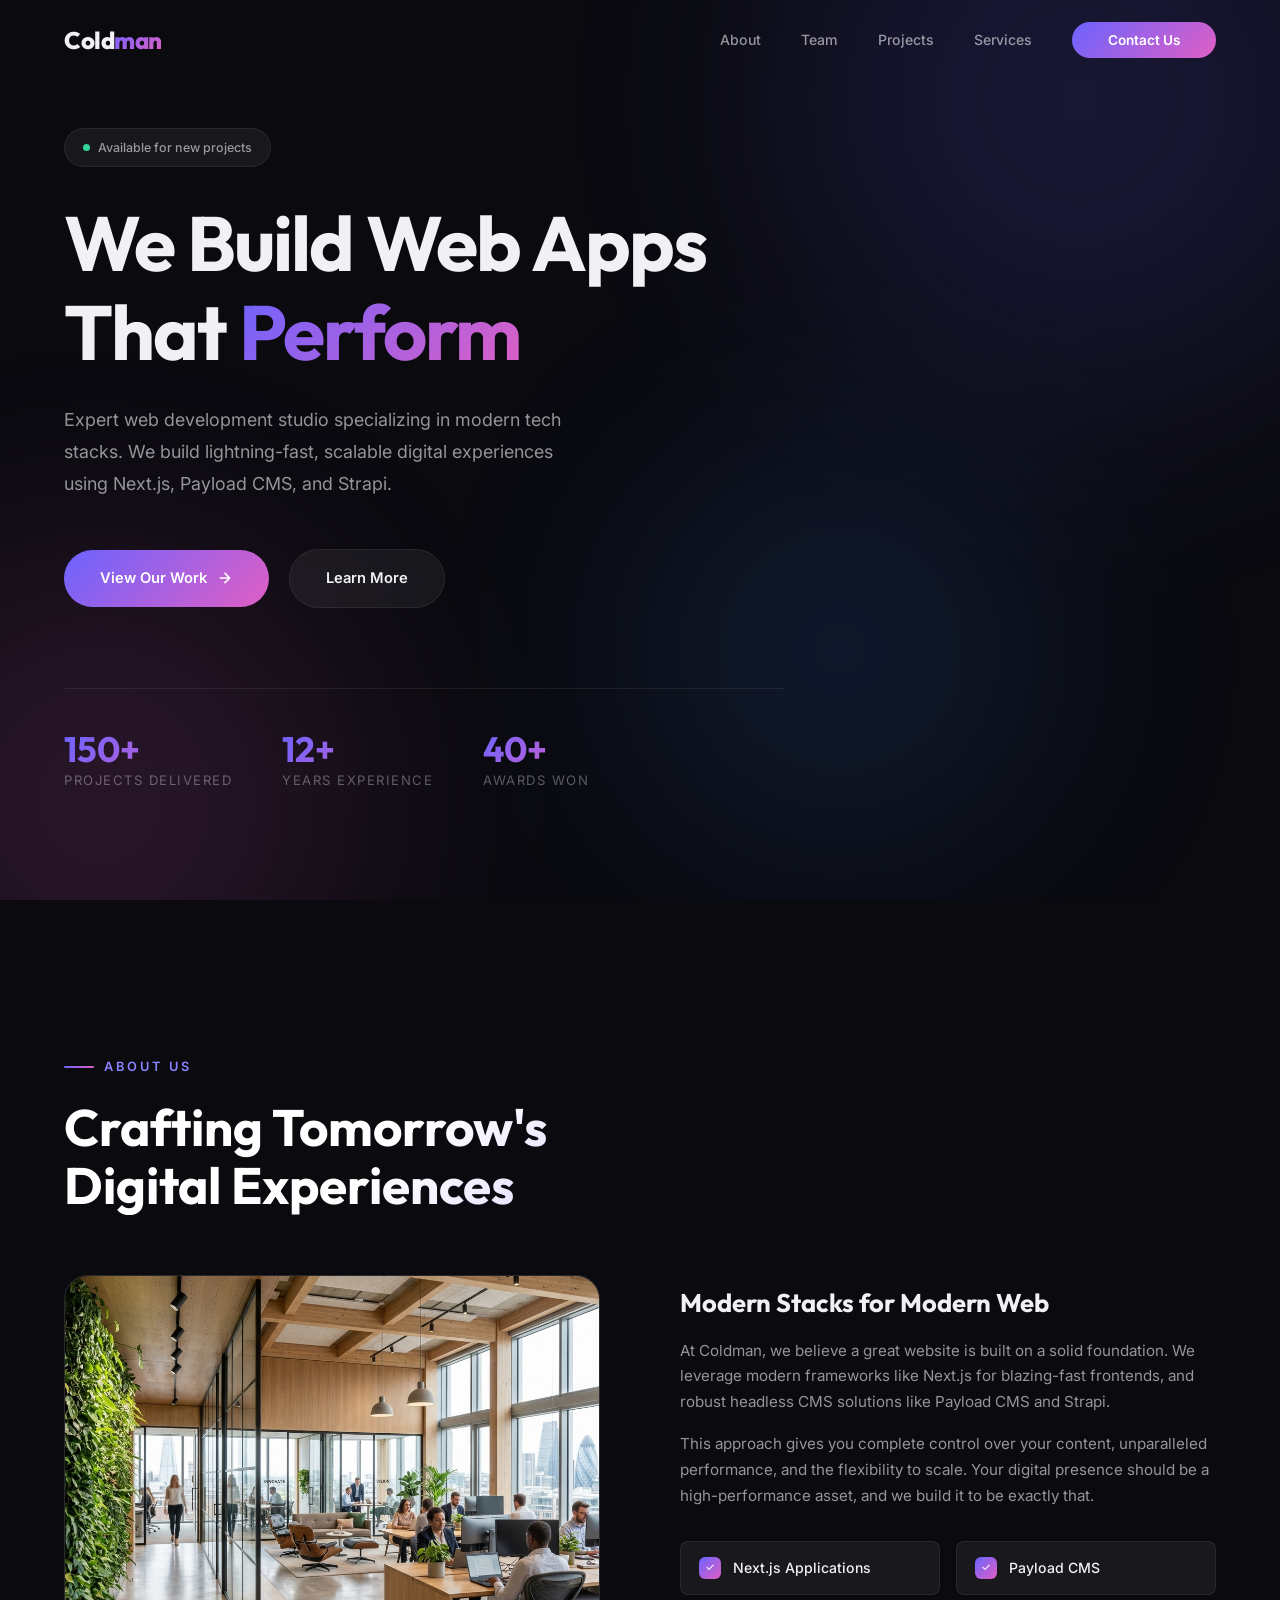
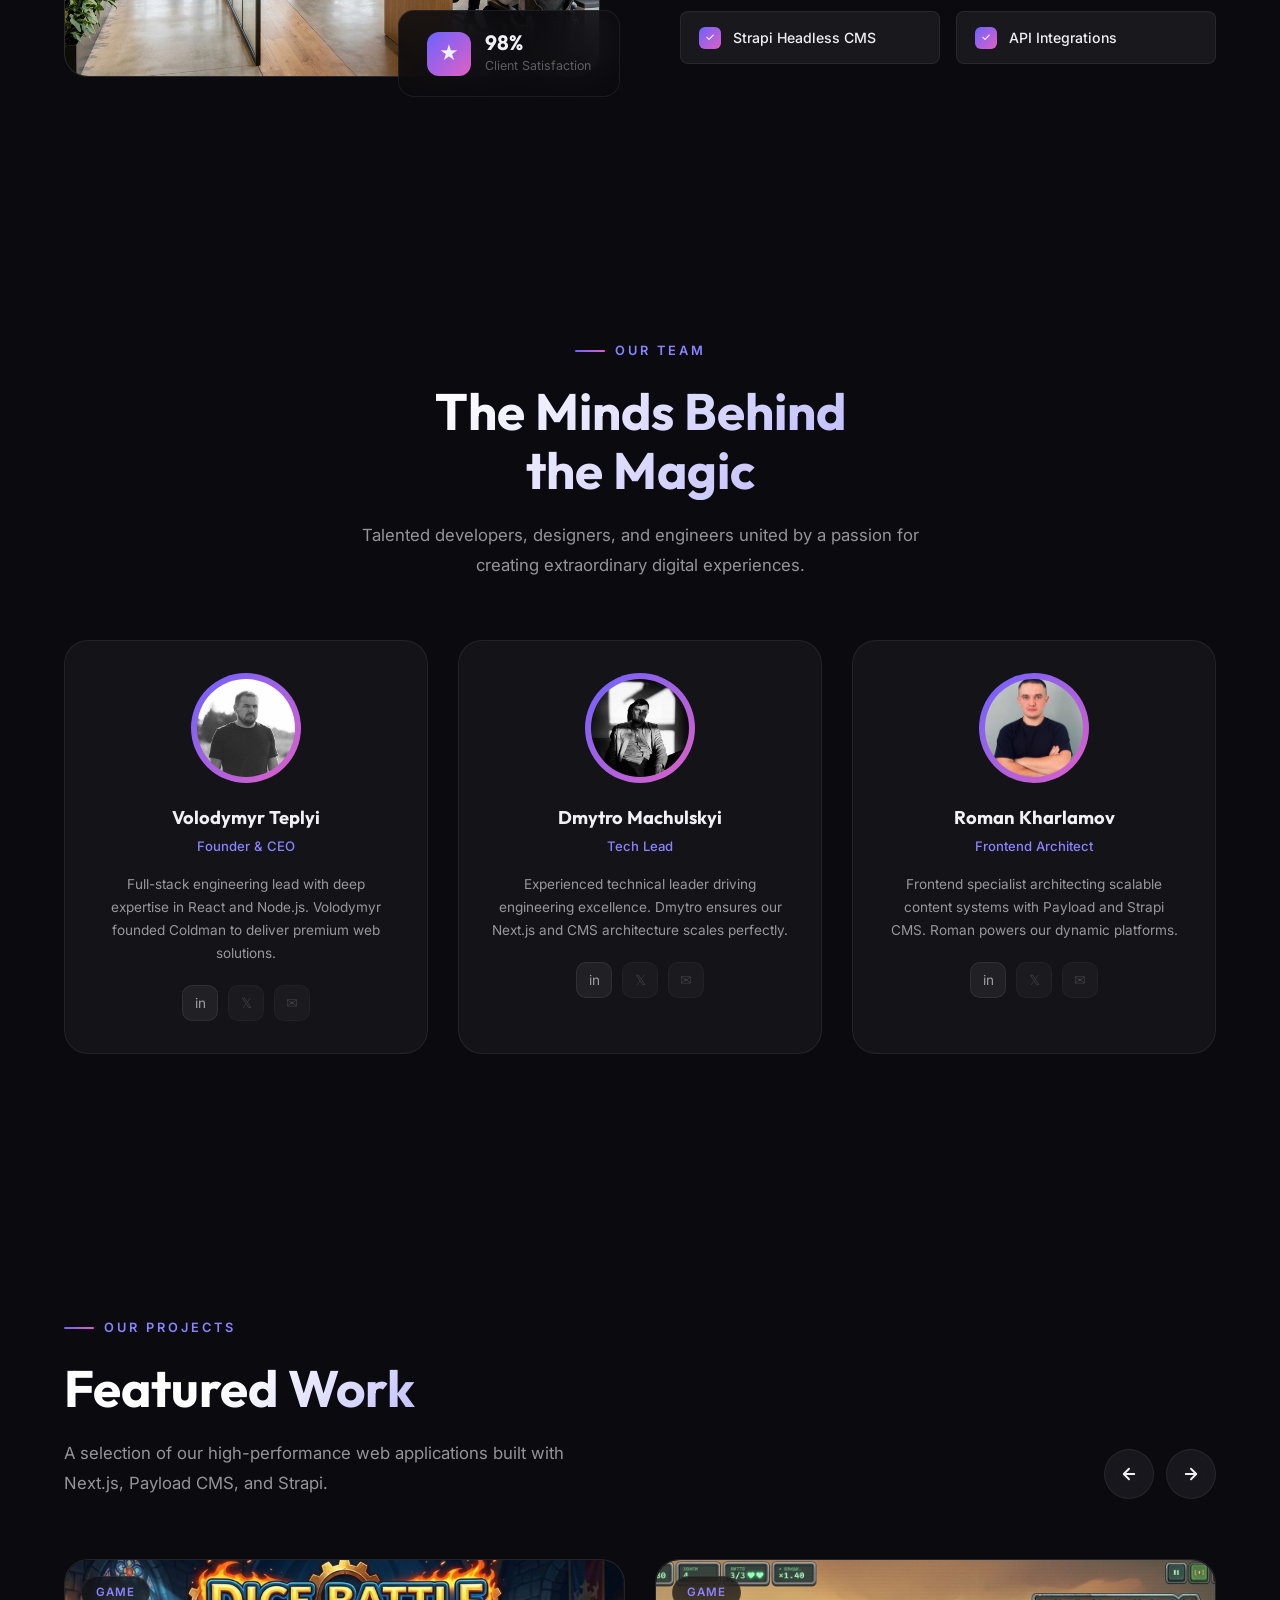
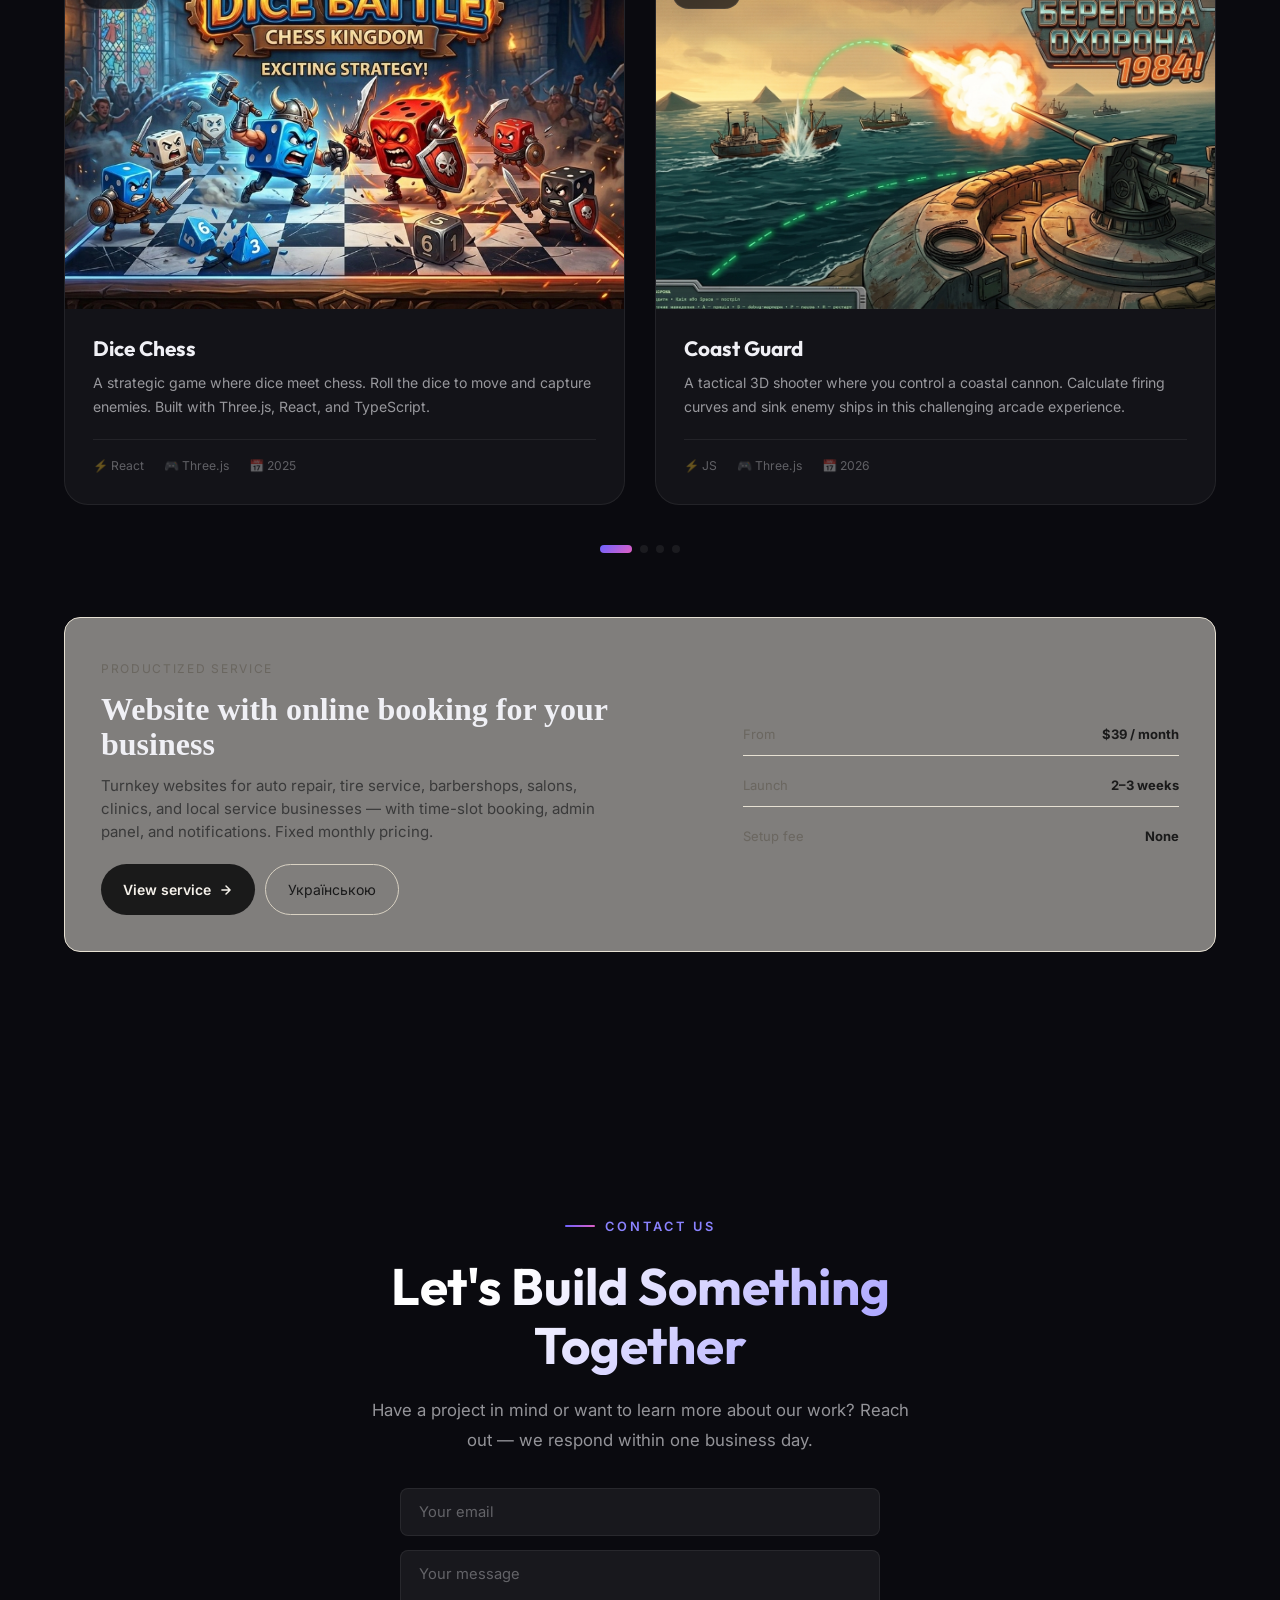
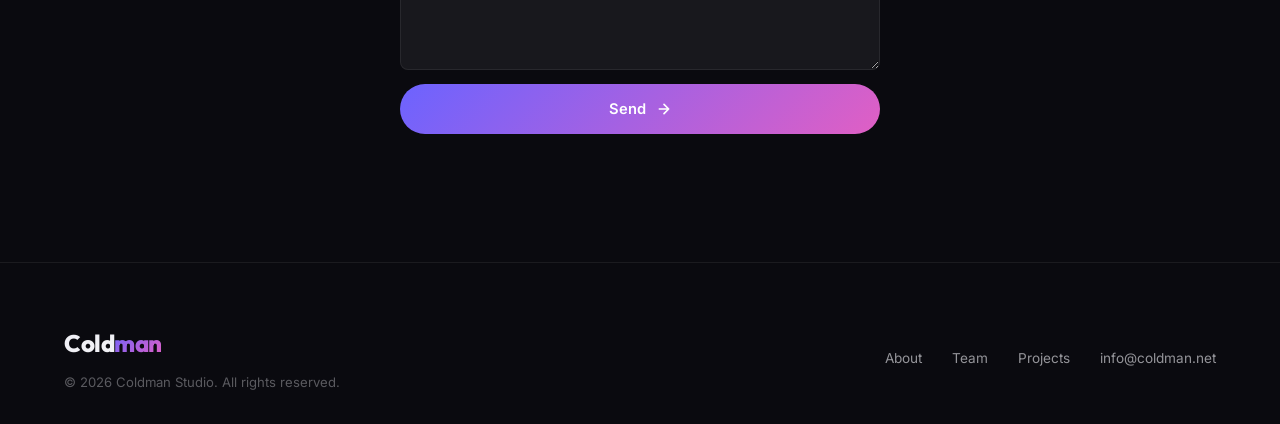
==== commit ec884d86: "feat(landing): add bilingual booking landing pages and studio entry   feat: launch EN/UKR booking-pr" ====
--- a/index.html
+++ b/index.html
@@ -32,6 +32,7 @@
         <li><a href="#about">About</a></li>
         <li><a href="#team">Team</a></li>
         <li><a href="#projects">Projects</a></li>
+        <li><a href="/en/booking.html">Services</a></li>
         <li><a href="#contact" class="nav-cta">Contact Us</a></li>
       </ul>
       <div class="menu-toggle" id="menu-toggle" aria-label="Toggle navigation menu">
@@ -277,24 +278,24 @@
             </div>
           </div>
           <!-- Project 4 — Voda UA -->
-          <div class="project-card">
-            <div class="project-image">
-              <a href="voda-ua.html">
-                <img src="images/voda-ua.png" alt="Voda UA — Premium water delivery e-commerce">
-              </a>
-              <span class="project-tag">E-commerce</span>
-            </div>
-            <div class="project-info">
-              <h3><a href="voda-ua.html">Voda UA</a></h3>
-              <p>A high-performance e-commerce platform for water delivery services, focusing on speed and seamless UX.</p>
-              <div class="project-meta">
-                <span>⚡ Next.js</span>
-                <span>🛠️ Payload CMS</span>
-                <span>🎨 Tailwind CSS</span>
-                <span>📅 2026</span>
-              </div>
-            </div>
-          </div>
+<!--          <div class="project-card">-->
+<!--            <div class="project-image">-->
+<!--              <a href="voda-ua.html">-->
+<!--                <img src="images/voda-ua.png" alt="Voda UA — Premium water delivery e-commerce">-->
+<!--              </a>-->
+<!--              <span class="project-tag">E-commerce</span>-->
+<!--            </div>-->
+<!--            <div class="project-info">-->
+<!--              <h3><a href="voda-ua.html">Voda UA</a></h3>-->
+<!--              <p>A high-performance e-commerce platform for water delivery services, focusing on speed and seamless UX.</p>-->
+<!--              <div class="project-meta">-->
+<!--                <span>⚡ Next.js</span>-->
+<!--                <span>🛠️ Payload CMS</span>-->
+<!--                <span>🎨 Tailwind CSS</span>-->
+<!--                <span>📅 2026</span>-->
+<!--              </div>-->
+<!--            </div>-->
+<!--          </div>-->
 
           <!-- Project 5 — Bomberman Web -->
           <div class="project-card">
@@ -337,6 +338,23 @@
       </div>
 
       <div class="slider-dots" id="slider-dots"></div>
+
+      <div class="service-cta reveal" style="margin-top:64px;padding:36px;border:1px solid var(--line, #e7e1d3);border-radius:16px;background:rgba(245,241,234,0.5);display:grid;grid-template-columns:1.4fr 1fr;gap:32px;align-items:center">
+        <div>
+          <span style="font-size:12px;letter-spacing:.14em;text-transform:uppercase;color:#6b6760">Productized service</span>
+          <h3 style="font-family:'Instrument Serif',Georgia,serif;font-size:32px;line-height:1.1;margin:10px 0 12px">Website with online booking for your business</h3>
+          <p style="color:#3a3a3a;font-size:15px;line-height:1.55;max-width:55ch">Turnkey websites for auto repair, tire service, barbershops, salons, clinics, and local service businesses — with time-slot booking, admin panel, and notifications. Fixed monthly pricing.</p>
+          <div style="display:flex;gap:10px;margin-top:20px;flex-wrap:wrap">
+            <a href="/en/booking.html" class="btn-primary" style="display:inline-flex;align-items:center;gap:8px;padding:13px 22px;border-radius:999px;background:#1a1a1a;color:#f5f1ea;font-size:14px">View service <svg width="14" height="14" viewBox="0 0 24 24" fill="none" stroke="currentColor" stroke-width="2.5" stroke-linecap="round" stroke-linejoin="round"><path d="M5 12h14M12 5l7 7-7 7"/></svg></a>
+            <a href="/uk/booking.html" style="display:inline-flex;align-items:center;gap:8px;padding:13px 22px;border-radius:999px;border:1px solid #d9d2c3;color:#1a1a1a;font-size:14px">Українською</a>
+          </div>
+        </div>
+        <div style="font-size:13px;color:#6b6760;display:flex;flex-direction:column;gap:8px">
+          <div style="display:flex;justify-content:space-between;padding:10px 0;border-bottom:1px solid #e7e1d3"><span>From</span><strong style="color:#1a1a1a">$39 / month</strong></div>
+          <div style="display:flex;justify-content:space-between;padding:10px 0;border-bottom:1px solid #e7e1d3"><span>Launch</span><strong style="color:#1a1a1a">2–3 weeks</strong></div>
+          <div style="display:flex;justify-content:space-between;padding:10px 0"><span>Setup fee</span><strong style="color:#1a1a1a">None</strong></div>
+        </div>
+      </div>
     </div>
   </section>
 
--- a/style.css
+++ b/style.css
@@ -1133,4 +1133,7 @@
     width: 100%;
     justify-content: center;
   }
-}+}
+@media (max-width: 720px) {
+  .service-cta { grid-template-columns: 1fr !important; }
+}
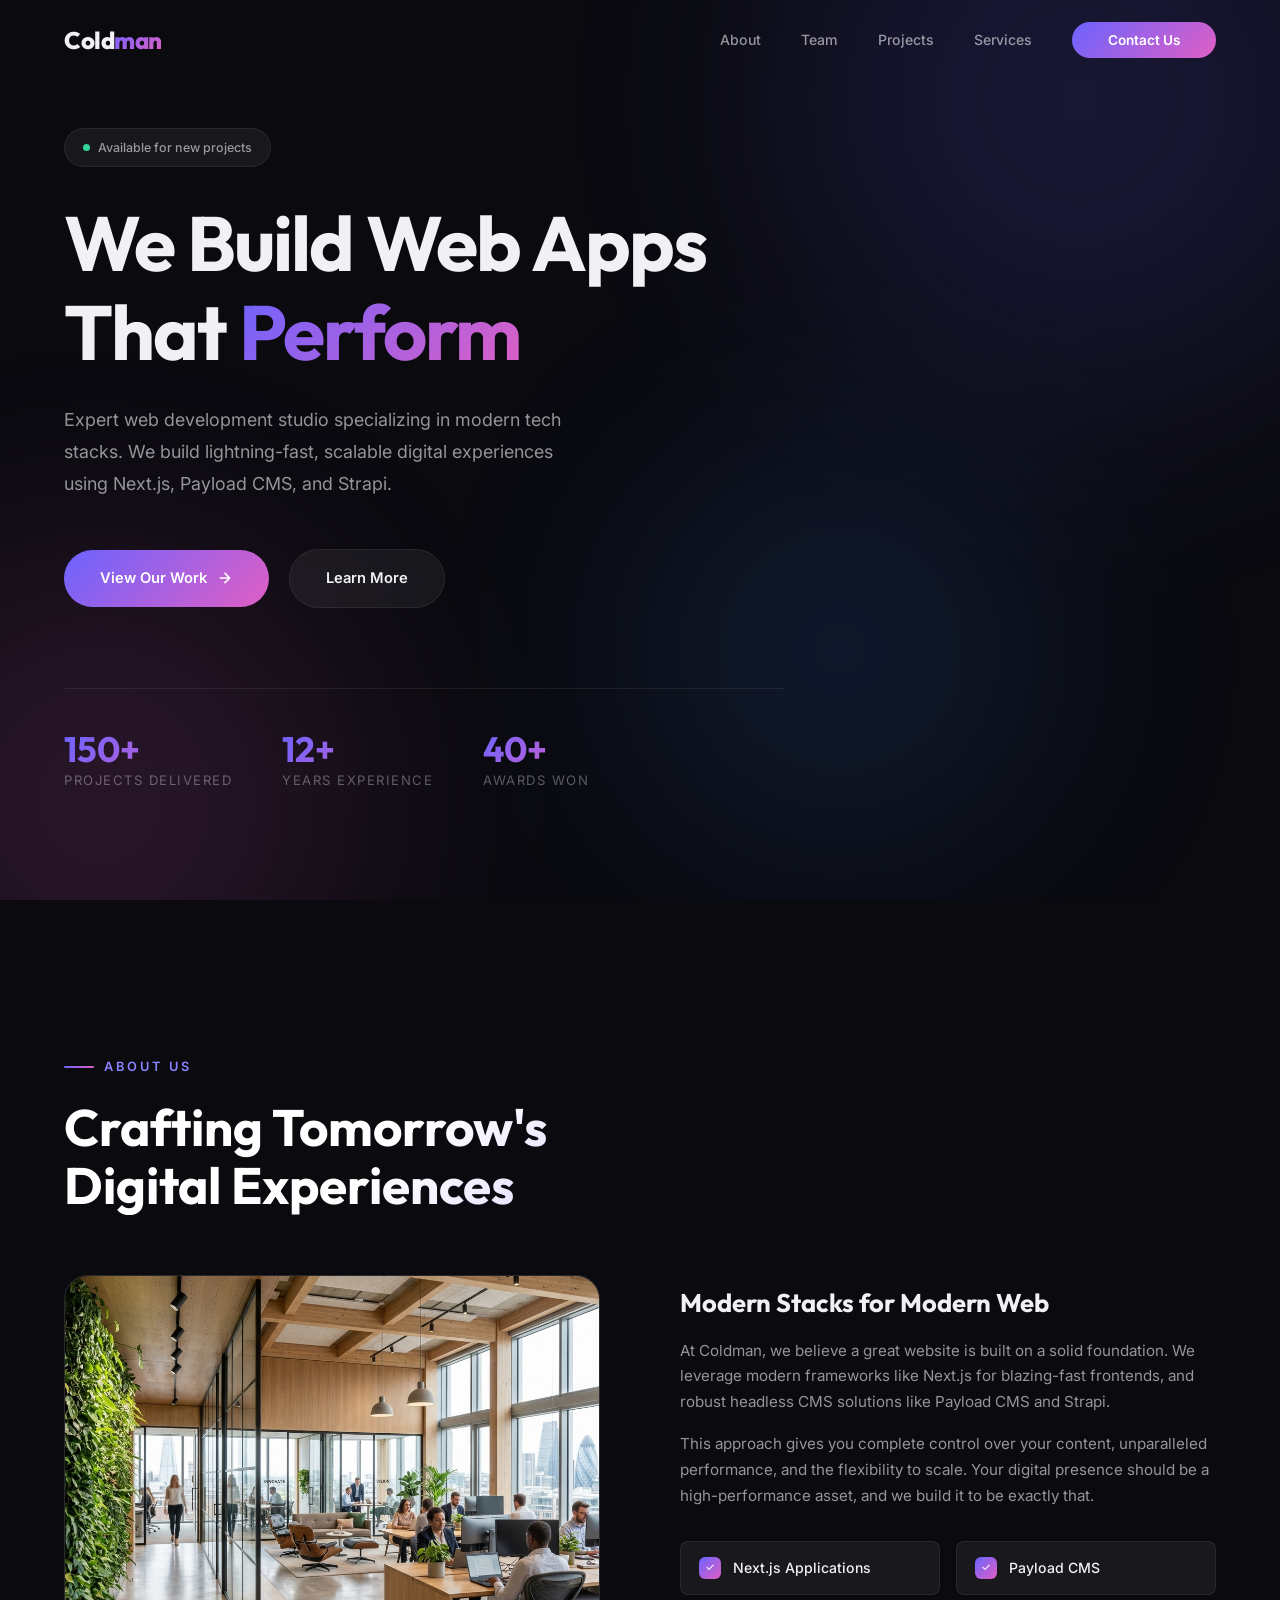
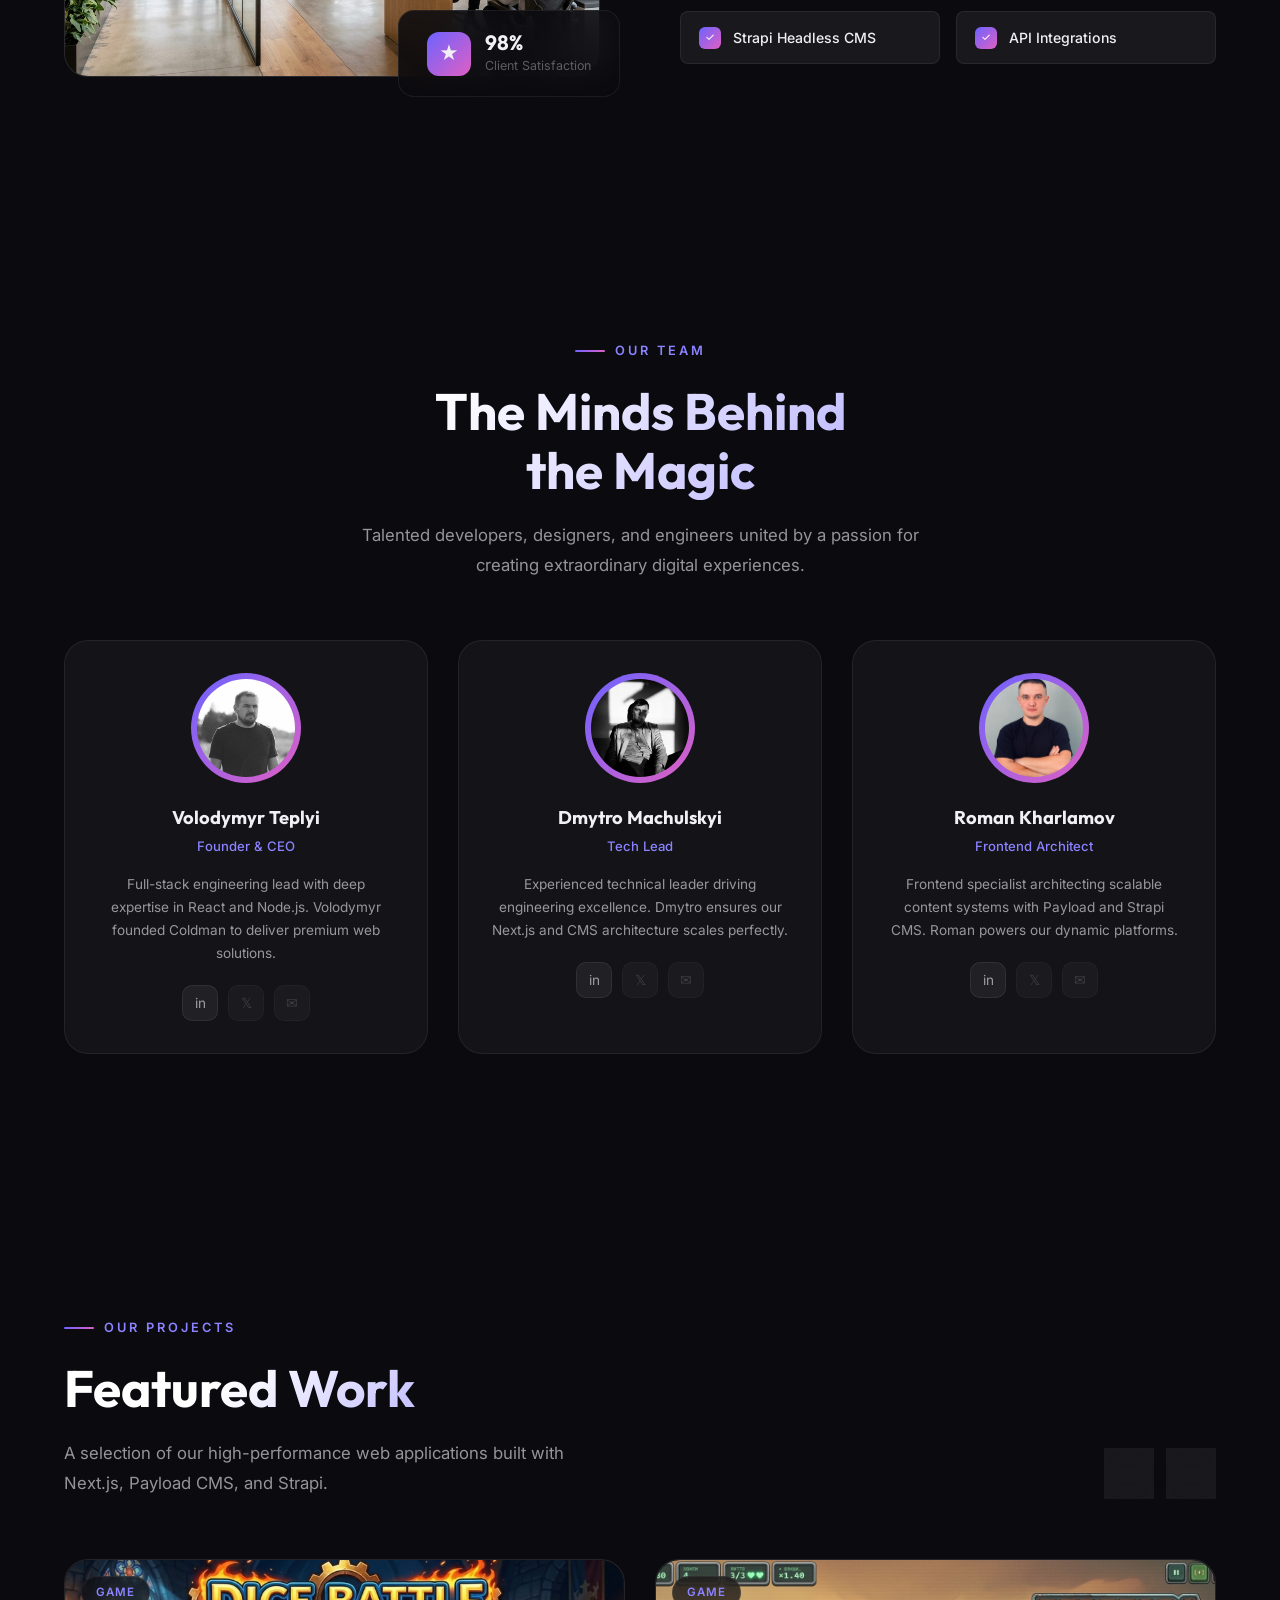
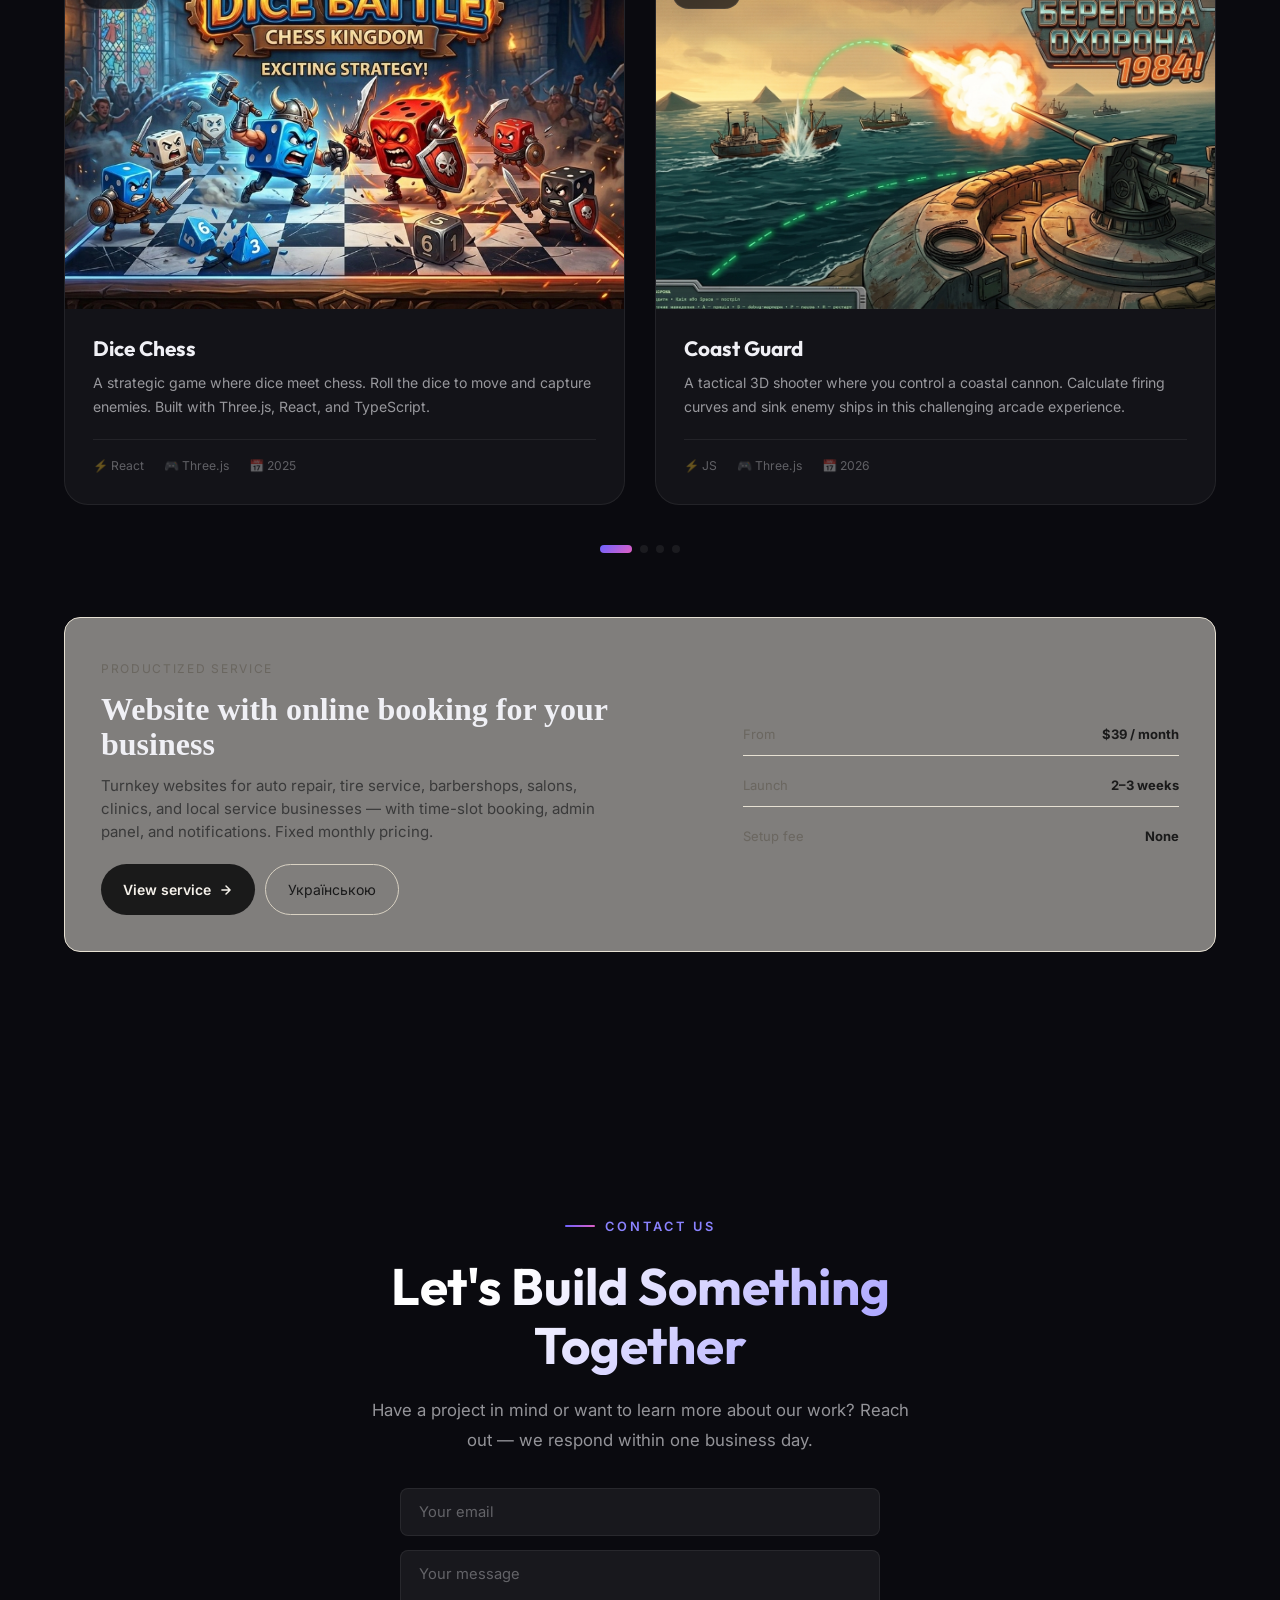
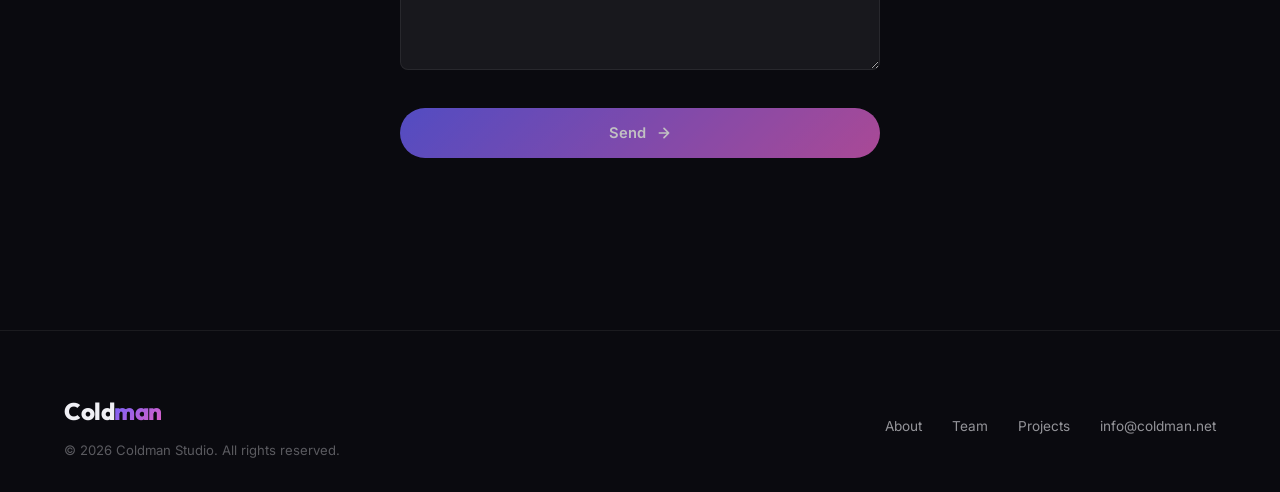
==== commit 16c9968d: "feat(contact): enhance contact form functionality with validation and UX improvements - Add client-s" ====
--- a/index.html
+++ b/index.html
@@ -367,16 +367,19 @@
         <p class="section-subtitle reveal">Have a project in mind or want to learn more about our work? Reach out — we
           respond within one business day.</p>
         <div class="contact-actions reveal">
-        <form action="https://formspree.io/f/xqevldea" method="POST" class="contact-form">
-          <input type="email" name="email" placeholder="Your email" required />
-          <textarea name="message" placeholder="Your message" required></textarea>
-          <button type="submit" class="btn-primary">
-            Send
-            <svg width="16" height="16" viewBox="0 0 24 24" fill="none" stroke="currentColor" stroke-width="2.5"
+        <form id="contact-form" action="https://formspree.io/f/xqevldea" method="POST" class="contact-form" novalidate>
+          <input type="email" name="email" id="cf-email" placeholder="Your email" required />
+          <textarea name="message" id="cf-message" placeholder="Your message" required></textarea>
+          <p class="cf-error" id="cf-error" role="alert" aria-live="polite"></p>
+          <button type="submit" class="btn-primary" id="cf-submit" disabled>
+            <span class="cf-label">Send</span>
+            <svg class="cf-icon" width="16" height="16" viewBox="0 0 24 24" fill="none" stroke="currentColor" stroke-width="2.5"
                  stroke-linecap="round" stroke-linejoin="round">
               <path d="M5 12h14M12 5l7 7-7 7" />
             </svg>
+            <span class="cf-spinner" aria-hidden="true"></span>
           </button>
+          <p class="cf-success" id="cf-success" role="status" aria-live="polite"></p>
         </form>
         </div>
 
--- a/style.css
+++ b/style.css
@@ -955,6 +955,55 @@
   }
 }
 
+.contact-form input.is-invalid,
+.contact-form textarea.is-invalid {
+  border-color: #e54848;
+  box-shadow: 0 0 0 3px rgba(229, 72, 72, 0.18);
+}
+
+.cf-error {
+  margin: -8px 0 0;
+  min-height: 18px;
+  font-size: 13px;
+  color: #ff8a8a;
+}
+
+.cf-success {
+  margin: 12px 0 0;
+  min-height: 18px;
+  font-size: 14px;
+  color: #6ee7a7;
+}
+
+.cf-spinner {
+  display: none;
+  width: 14px;
+  height: 14px;
+  border: 2px solid rgba(255, 255, 255, 0.35);
+  border-top-color: #fff;
+  border-radius: 50%;
+  animation: cf-spin 0.7s linear infinite;
+}
+
+.cf-label,
+.cf-icon {
+  display: inline-flex;
+  align-items: center;
+}
+
+#cf-submit.is-loading .cf-icon,
+#cf-submit.is-loading .cf-label { display: none; }
+#cf-submit.is-loading .cf-spinner { display: inline-block; }
+#cf-submit.is-loading,
+#cf-submit:disabled {
+  opacity: 0.75;
+  cursor: not-allowed;
+}
+
+@keyframes cf-spin {
+  to { transform: rotate(360deg); }
+}
+
 /* ===== FOOTER ===== */
 .footer {
   padding: 60px clamp(20px, 5vw, 80px) 30px;
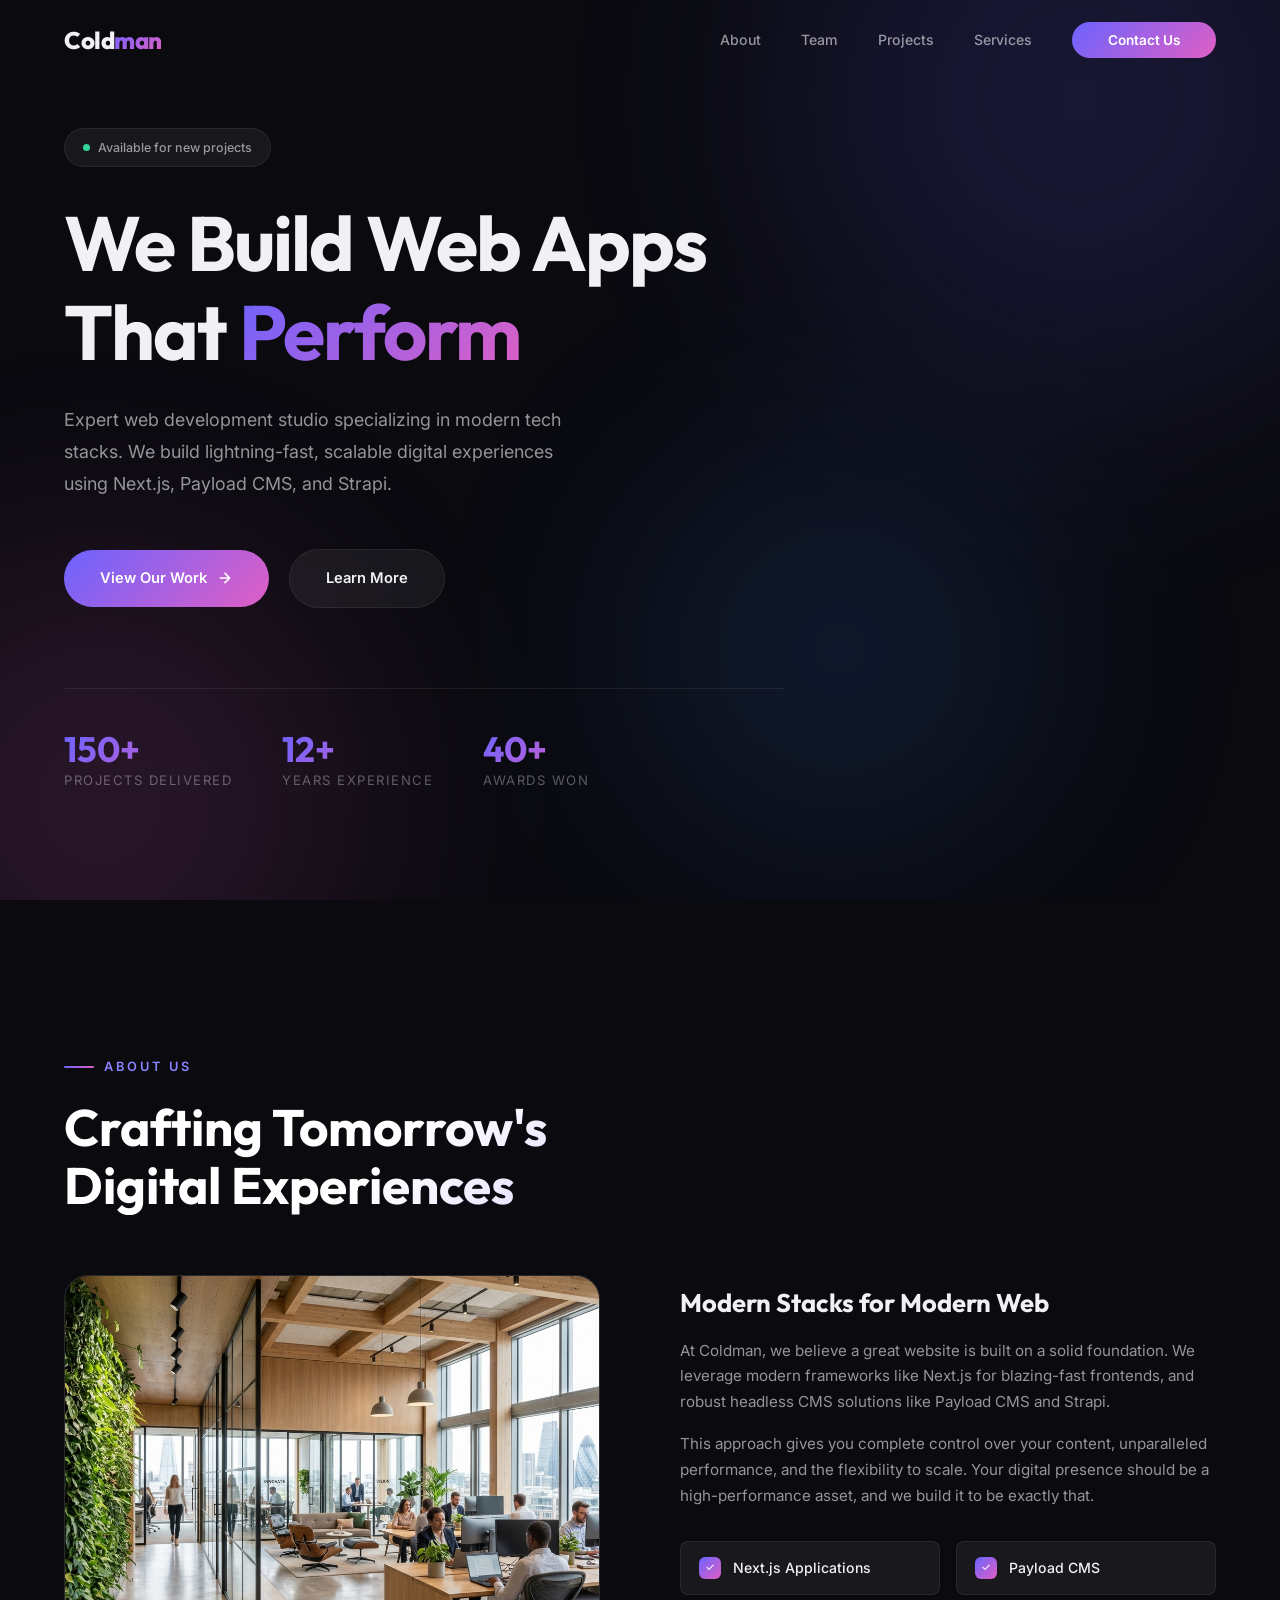
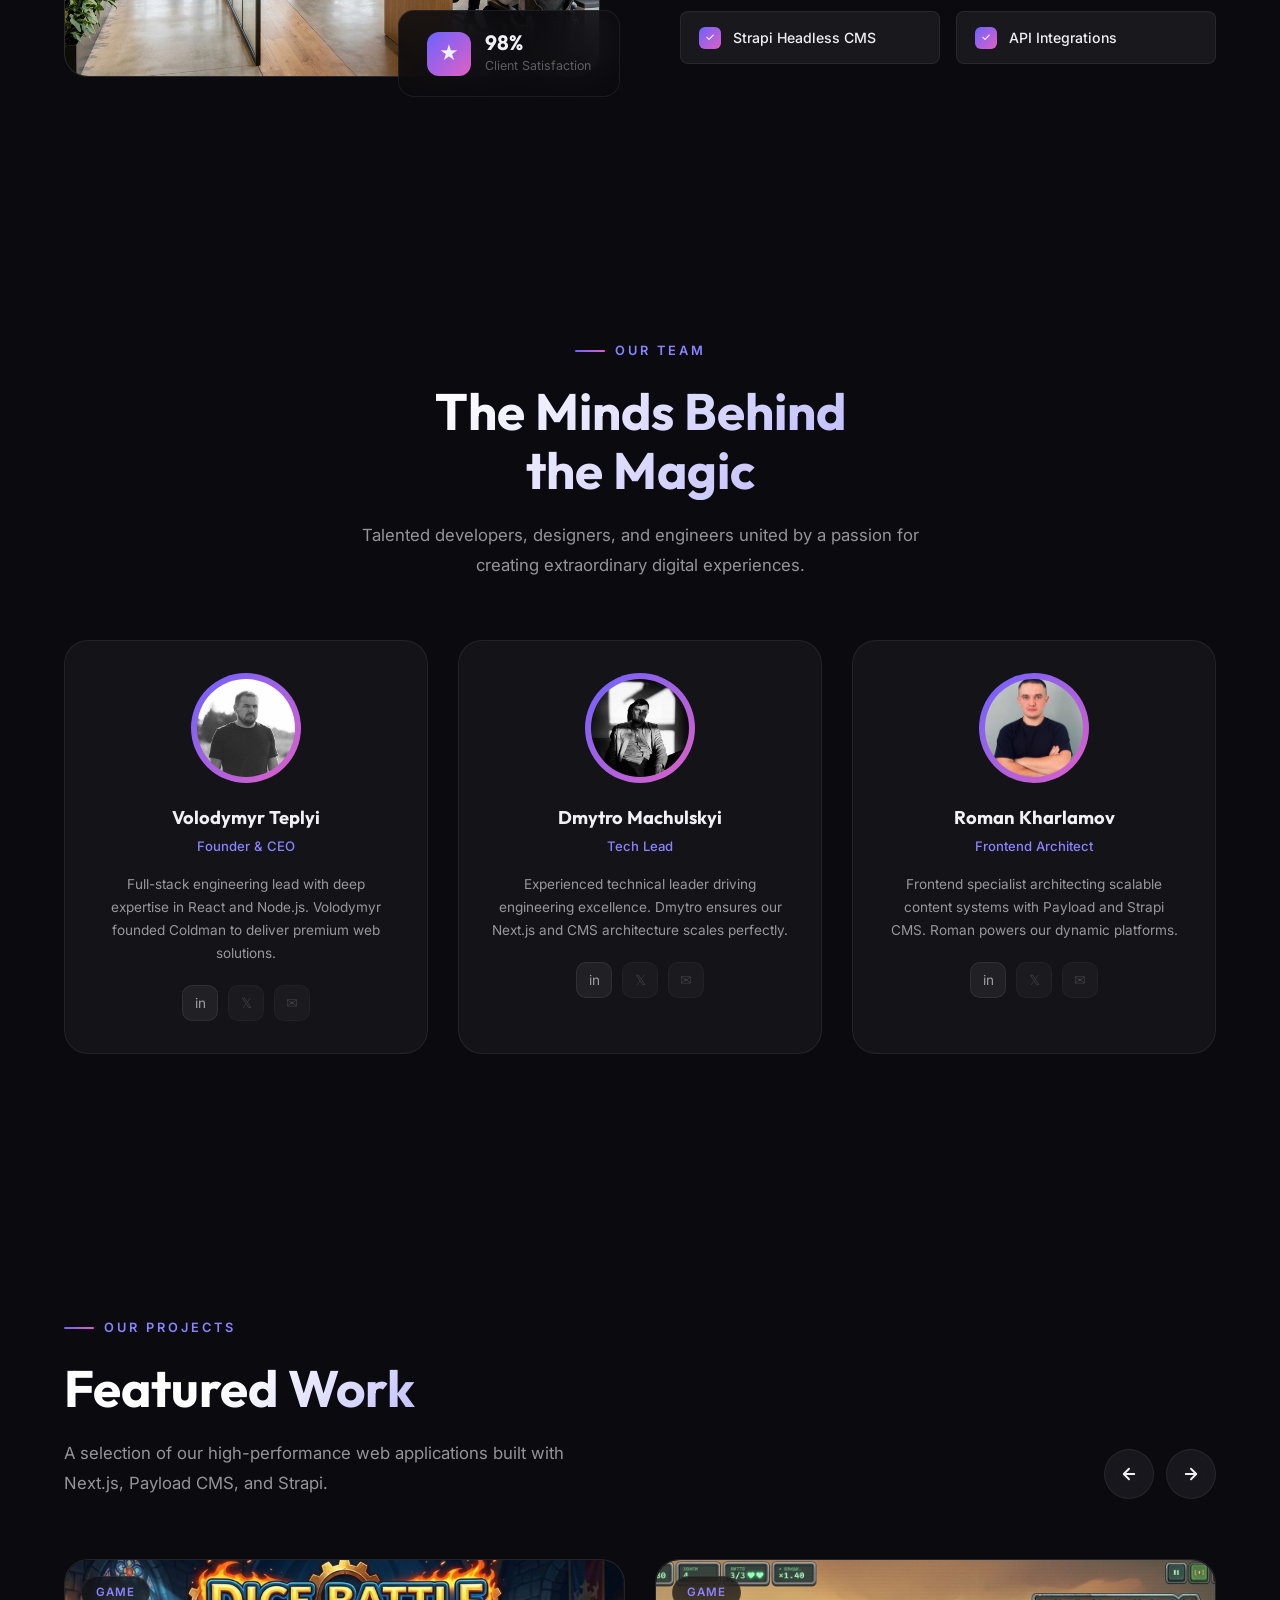
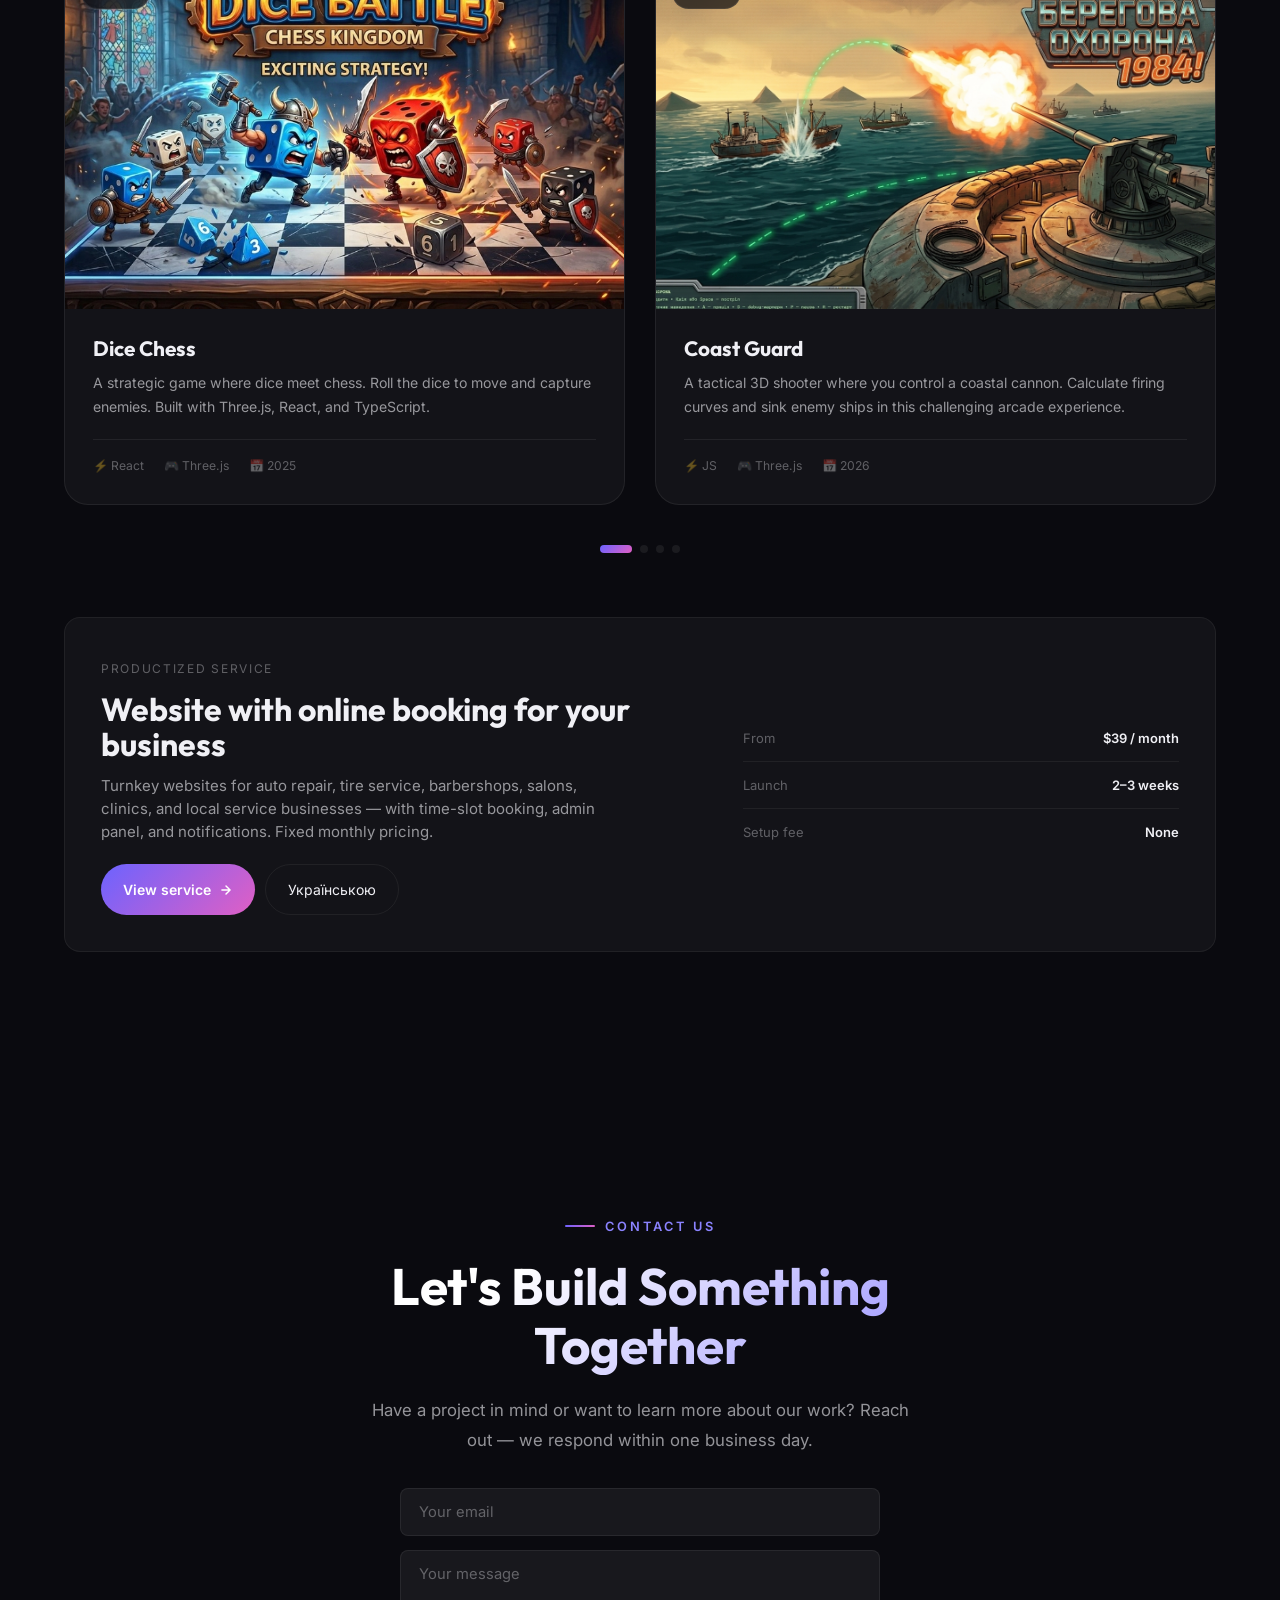
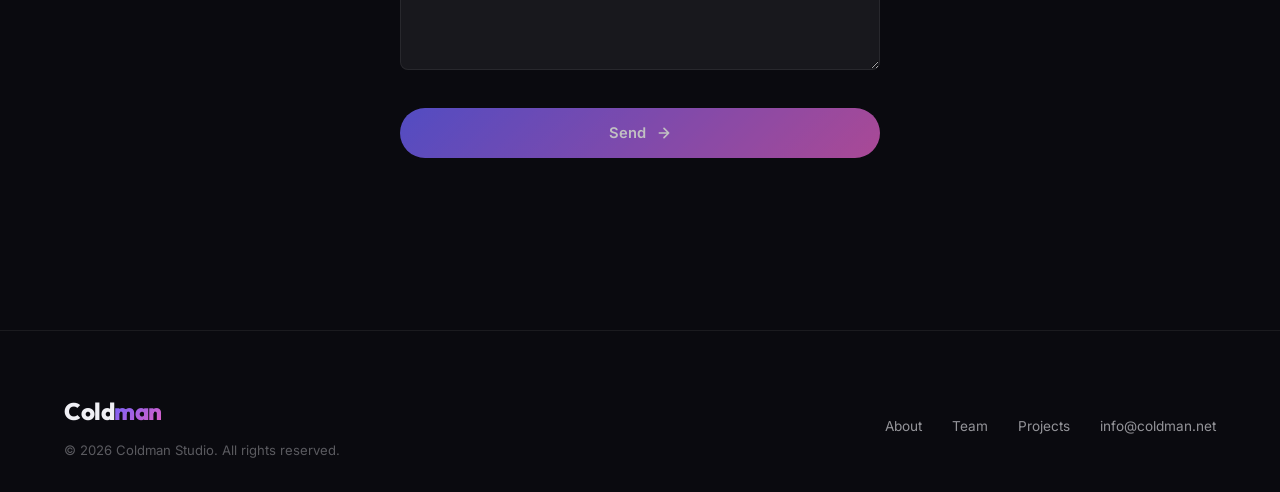
==== commit 0f266626: "feat: form styles" ====
--- a/index.html
+++ b/index.html
@@ -13,6 +13,10 @@
     href="https://fonts.googleapis.com/css2?family=Inter:wght@400;500;600;700&family=Outfit:wght@600;700;800&display=swap"
     rel="stylesheet">
   <link rel="stylesheet" href="style.css">
+  <link rel="apple-touch-icon" sizes="180x180" href="/apple-touch-icon.png">
+  <link rel="icon" type="image/png" sizes="32x32" href="/favicon-32x32.png">
+  <link rel="icon" type="image/png" sizes="16x16" href="/favicon-16x16.png">
+  <link rel="manifest" href="/site.webmanifest">
 </head>
 
 <body>
@@ -339,20 +343,20 @@
 
       <div class="slider-dots" id="slider-dots"></div>
 
-      <div class="service-cta reveal" style="margin-top:64px;padding:36px;border:1px solid var(--line, #e7e1d3);border-radius:16px;background:rgba(245,241,234,0.5);display:grid;grid-template-columns:1.4fr 1fr;gap:32px;align-items:center">
-        <div>
-          <span style="font-size:12px;letter-spacing:.14em;text-transform:uppercase;color:#6b6760">Productized service</span>
-          <h3 style="font-family:'Instrument Serif',Georgia,serif;font-size:32px;line-height:1.1;margin:10px 0 12px">Website with online booking for your business</h3>
-          <p style="color:#3a3a3a;font-size:15px;line-height:1.55;max-width:55ch">Turnkey websites for auto repair, tire service, barbershops, salons, clinics, and local service businesses — with time-slot booking, admin panel, and notifications. Fixed monthly pricing.</p>
-          <div style="display:flex;gap:10px;margin-top:20px;flex-wrap:wrap">
-            <a href="/en/booking.html" class="btn-primary" style="display:inline-flex;align-items:center;gap:8px;padding:13px 22px;border-radius:999px;background:#1a1a1a;color:#f5f1ea;font-size:14px">View service <svg width="14" height="14" viewBox="0 0 24 24" fill="none" stroke="currentColor" stroke-width="2.5" stroke-linecap="round" stroke-linejoin="round"><path d="M5 12h14M12 5l7 7-7 7"/></svg></a>
-            <a href="/uk/booking.html" style="display:inline-flex;align-items:center;gap:8px;padding:13px 22px;border-radius:999px;border:1px solid #d9d2c3;color:#1a1a1a;font-size:14px">Українською</a>
-          </div>
-        </div>
-        <div style="font-size:13px;color:#6b6760;display:flex;flex-direction:column;gap:8px">
-          <div style="display:flex;justify-content:space-between;padding:10px 0;border-bottom:1px solid #e7e1d3"><span>From</span><strong style="color:#1a1a1a">$39 / month</strong></div>
-          <div style="display:flex;justify-content:space-between;padding:10px 0;border-bottom:1px solid #e7e1d3"><span>Launch</span><strong style="color:#1a1a1a">2–3 weeks</strong></div>
-          <div style="display:flex;justify-content:space-between;padding:10px 0"><span>Setup fee</span><strong style="color:#1a1a1a">None</strong></div>
+      <div class="service-cta reveal">
+        <div class="service-cta-main">
+          <span class="service-cta-eyebrow">Productized service</span>
+          <h3 class="service-cta-title">Website with online booking for your business</h3>
+          <p class="service-cta-desc">Turnkey websites for auto repair, tire service, barbershops, salons, clinics, and local service businesses — with time-slot booking, admin panel, and notifications. Fixed monthly pricing.</p>
+          <div class="service-cta-actions">
+            <a href="/en/booking.html" class="btn-primary service-cta-btn">View service <svg width="14" height="14" viewBox="0 0 24 24" fill="none" stroke="currentColor" stroke-width="2.5" stroke-linecap="round" stroke-linejoin="round"><path d="M5 12h14M12 5l7 7-7 7"/></svg></a>
+            <a href="/uk/booking.html" class="service-cta-btn service-cta-btn-ghost">Українською</a>
+          </div>
+        </div>
+        <div class="service-cta-meta">
+          <div class="service-cta-row"><span>From</span><strong>$39 / month</strong></div>
+          <div class="service-cta-row"><span>Launch</span><strong>2–3 weeks</strong></div>
+          <div class="service-cta-row service-cta-row-last"><span>Setup fee</span><strong>None</strong></div>
         </div>
       </div>
     </div>
--- a/style.css
+++ b/style.css
@@ -1183,6 +1183,101 @@
     justify-content: center;
   }
 }
+.service-cta {
+  margin-top: 64px;
+  padding: 36px;
+  border: 1px solid var(--bg-glass);
+  border-radius: 16px;
+  background: var(--bg-card);
+  display: grid;
+  grid-template-columns: 1.4fr 1fr;
+  gap: 32px;
+  align-items: center;
+}
+
+.service-cta-eyebrow {
+  font-size: 12px;
+  letter-spacing: .14em;
+  text-transform: uppercase;
+  color: var(--text-muted);
+}
+
+.service-cta-title {
+  font-family: 'Outfit', 'Inter', system-ui, sans-serif;
+  font-weight: 700;
+  font-size: 32px;
+  line-height: 1.1;
+  margin: 10px 0 12px;
+  color: var(--text-primary);
+}
+
+.service-cta-desc {
+  color: var(--text-secondary);
+  font-size: 15px;
+  line-height: 1.55;
+  max-width: 55ch;
+}
+
+.service-cta-actions {
+  display: flex;
+  gap: 10px;
+  margin-top: 20px;
+  flex-wrap: wrap;
+}
+
+.service-cta-btn {
+  display: inline-flex;
+  align-items: center;
+  gap: 8px;
+  padding: 13px 22px;
+  border-radius: 999px;
+  font-size: 14px;
+  text-decoration: none;
+  transition: transform .15s ease, background .15s ease, border-color .15s ease;
+}
+
+.service-cta-btn-ghost {
+  border: 1px solid var(--bg-glass);
+  color: var(--text-primary);
+  background: transparent;
+}
+
+.service-cta-btn-ghost:hover {
+  border-color: var(--text-muted);
+  background: var(--bg-glass);
+}
+
+.service-cta-meta {
+  font-size: 13px;
+  color: var(--text-muted);
+  display: flex;
+  flex-direction: column;
+}
+
+.service-cta-row {
+  display: flex;
+  justify-content: space-between;
+  padding: 12px 0;
+  border-bottom: 1px solid var(--bg-glass);
+}
+
+.service-cta-row-last {
+  border-bottom: none;
+}
+
+.service-cta-row strong {
+  color: var(--text-primary);
+  font-weight: 600;
+}
+
 @media (max-width: 720px) {
-  .service-cta { grid-template-columns: 1fr !important; }
-}
+  .service-cta {
+    grid-template-columns: 1fr;
+    padding: 28px;
+    gap: 24px;
+  }
+
+  .service-cta-title {
+    font-size: 26px;
+  }
+}
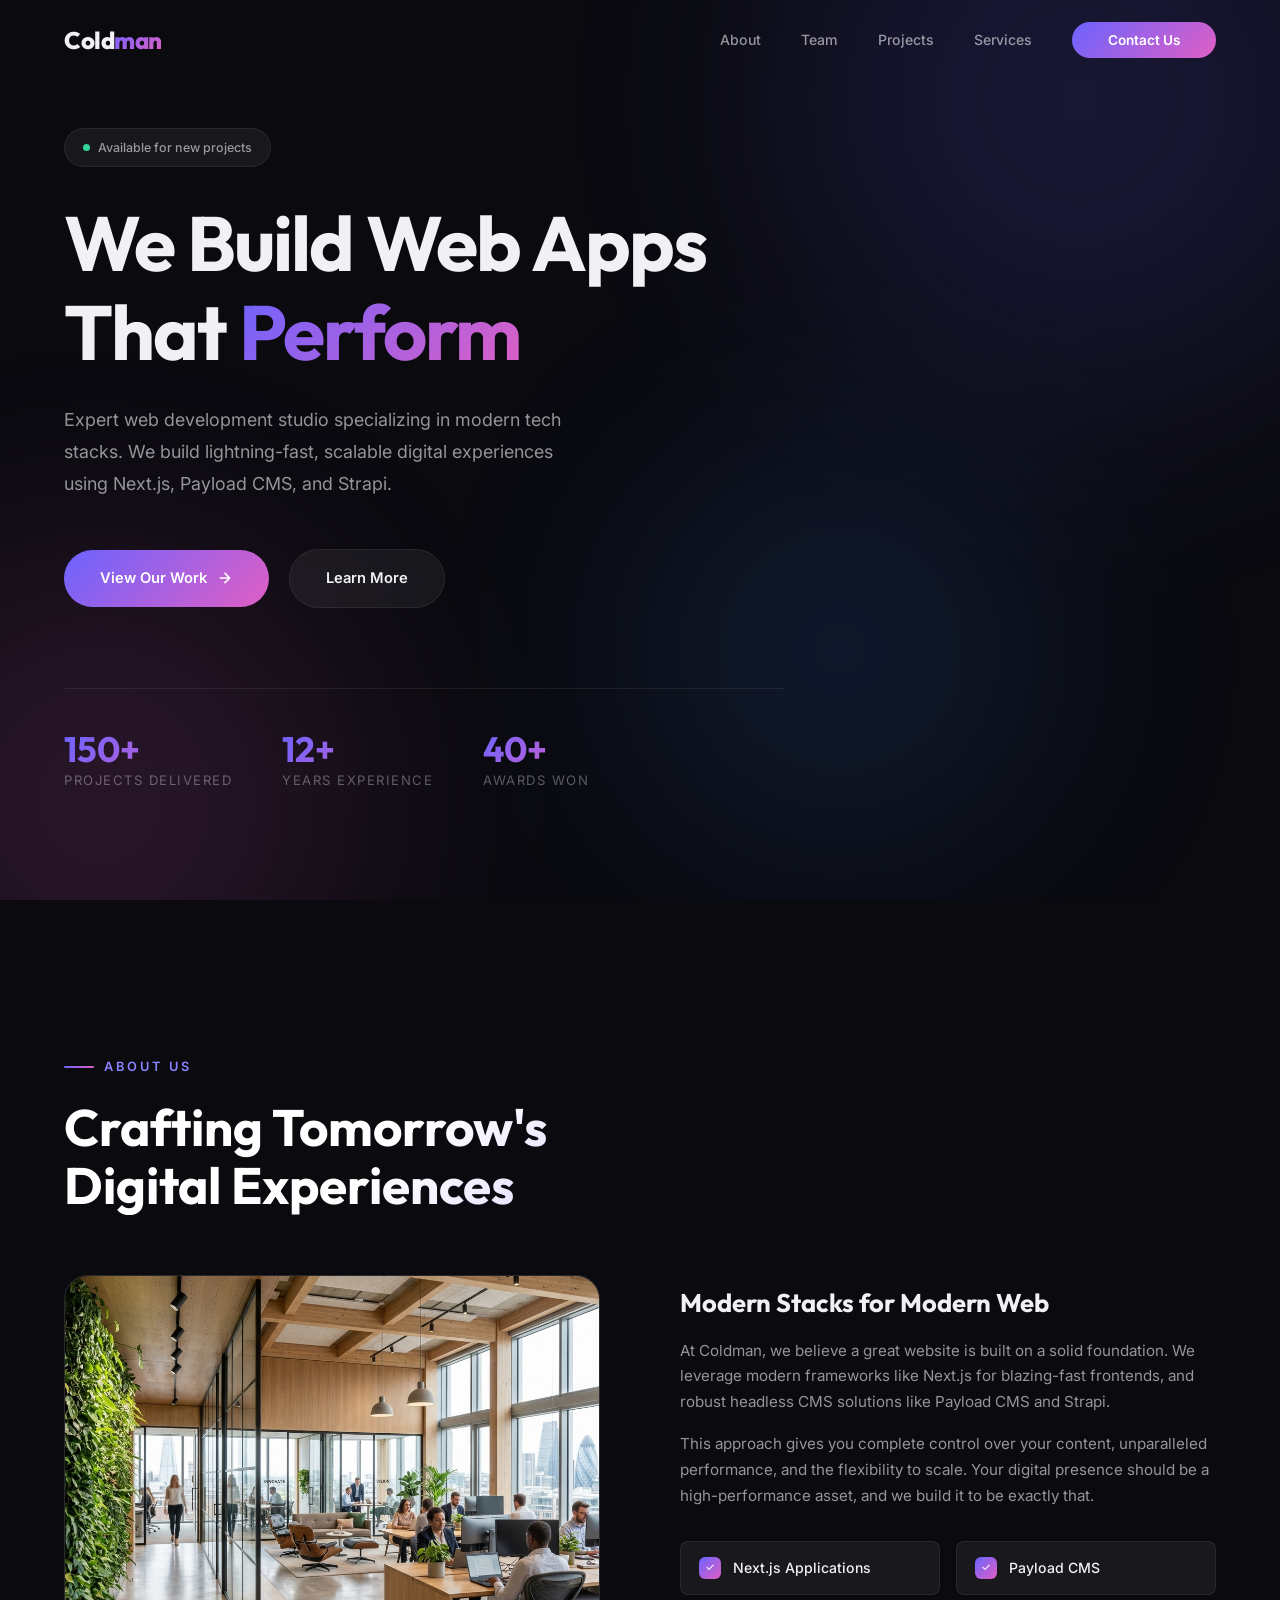
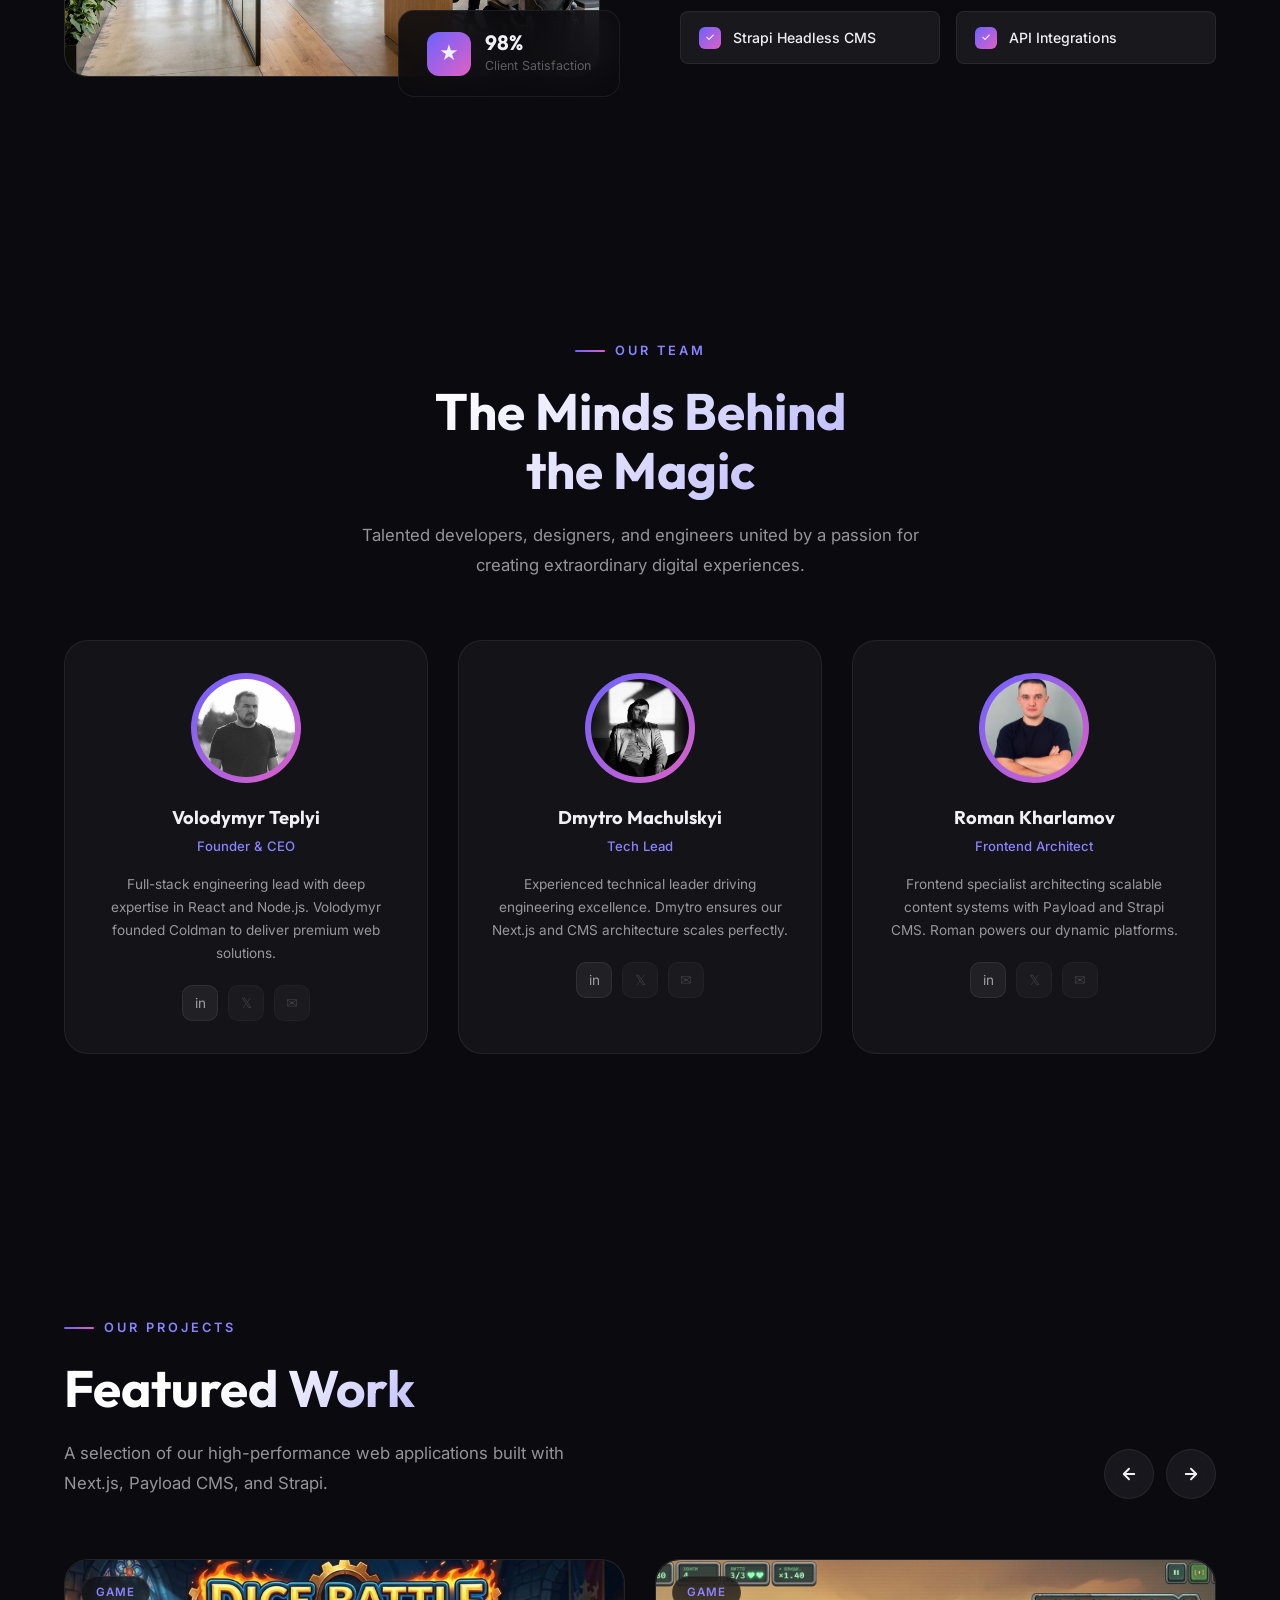
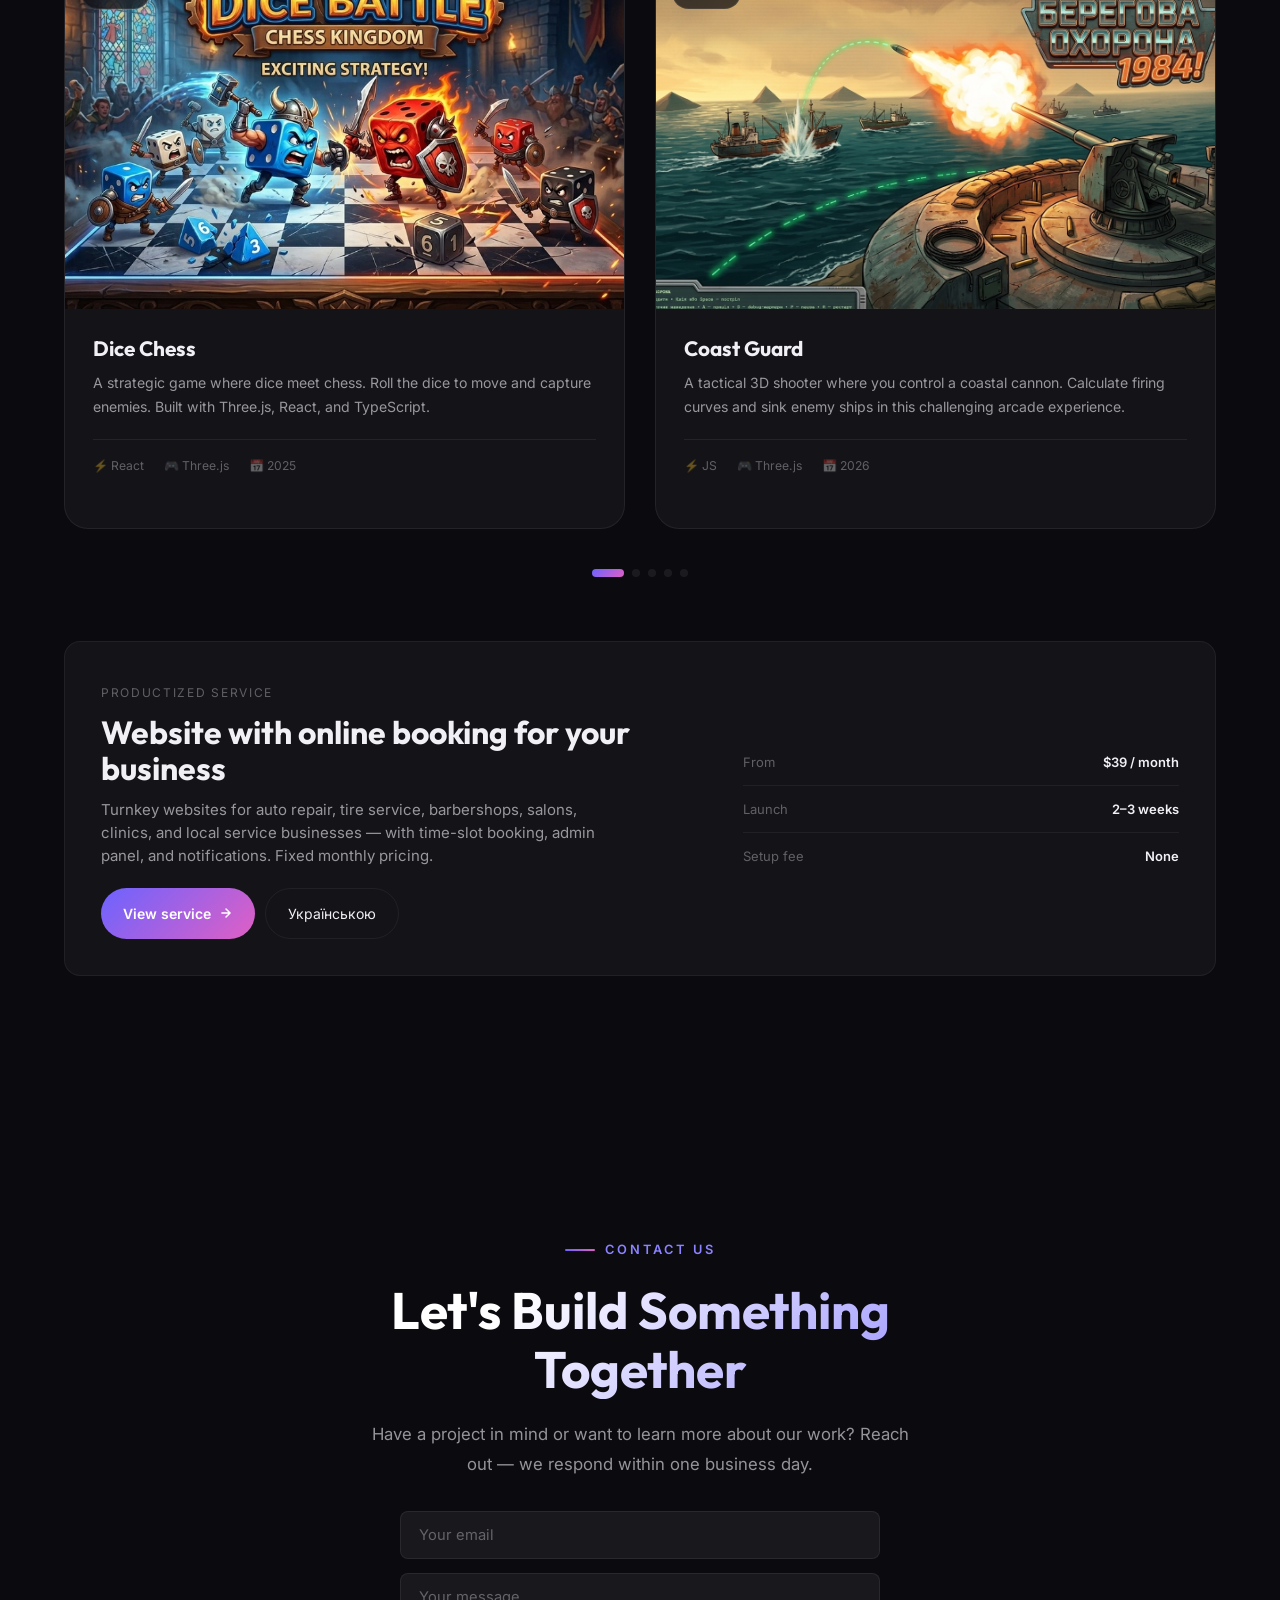
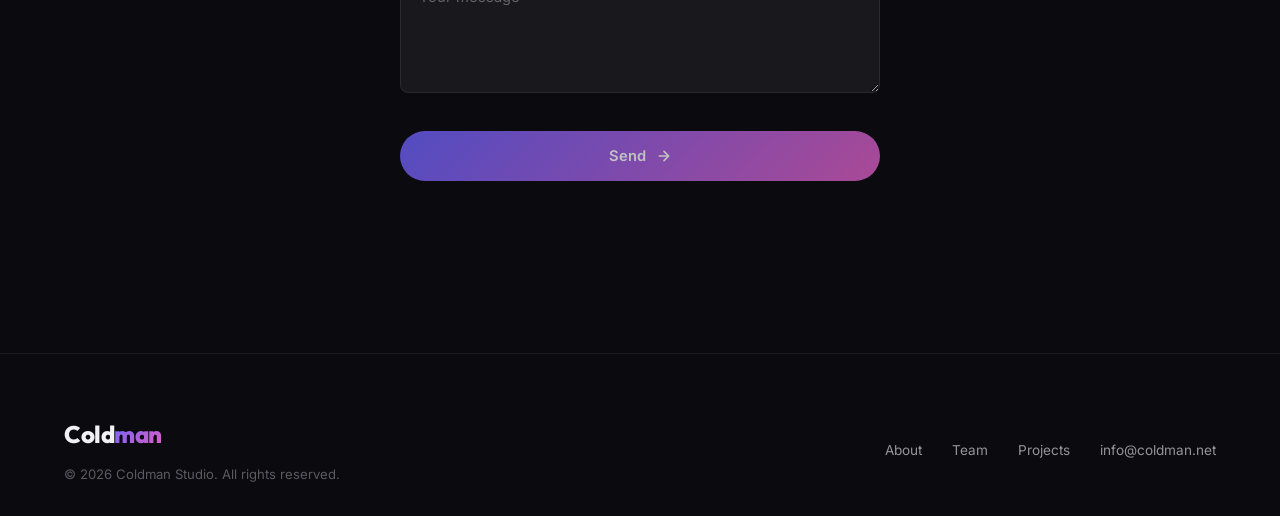
==== commit 4a932c0c: "Add "Dysprit" project to portfolio - Create detailed "Dysprit" project page with description, featur" ====
--- a/index.html
+++ b/index.html
@@ -334,6 +334,24 @@
                 <span>⚡ Next.js</span>
                 <span>🛠️ Payload CMS</span>
                 <span>🗄️ PostgreSQL</span>
+                <span>📅 2026</span>
+              </div>
+            </div>
+          </div>
+          <!-- Project 7 — Dysprit -->
+          <div class="project-card">
+            <div class="project-image">
+              <a href="dysprit.html">
+                <img src="images/dysprit-1.png" alt="Dysprit — Ukrainian silver jewelry e-commerce">
+              </a>
+              <span class="project-tag">E-commerce</span>
+            </div>
+            <div class="project-info">
+              <h3><a href="dysprit.html">Dysprit</a></h3>
+              <p>Dysprit is a Ukrainian online store for silver jewelry with a dark, elegant aesthetic. The catalog features dedicated sections for rings, earrings, necklaces, bracelets, sets, and gifts.</p>
+              <div class="project-meta">
+                <span>🛍️ Horoshop.ua</span>
+                <span>🎨 Custom Design</span>
                 <span>📅 2026</span>
               </div>
             </div>
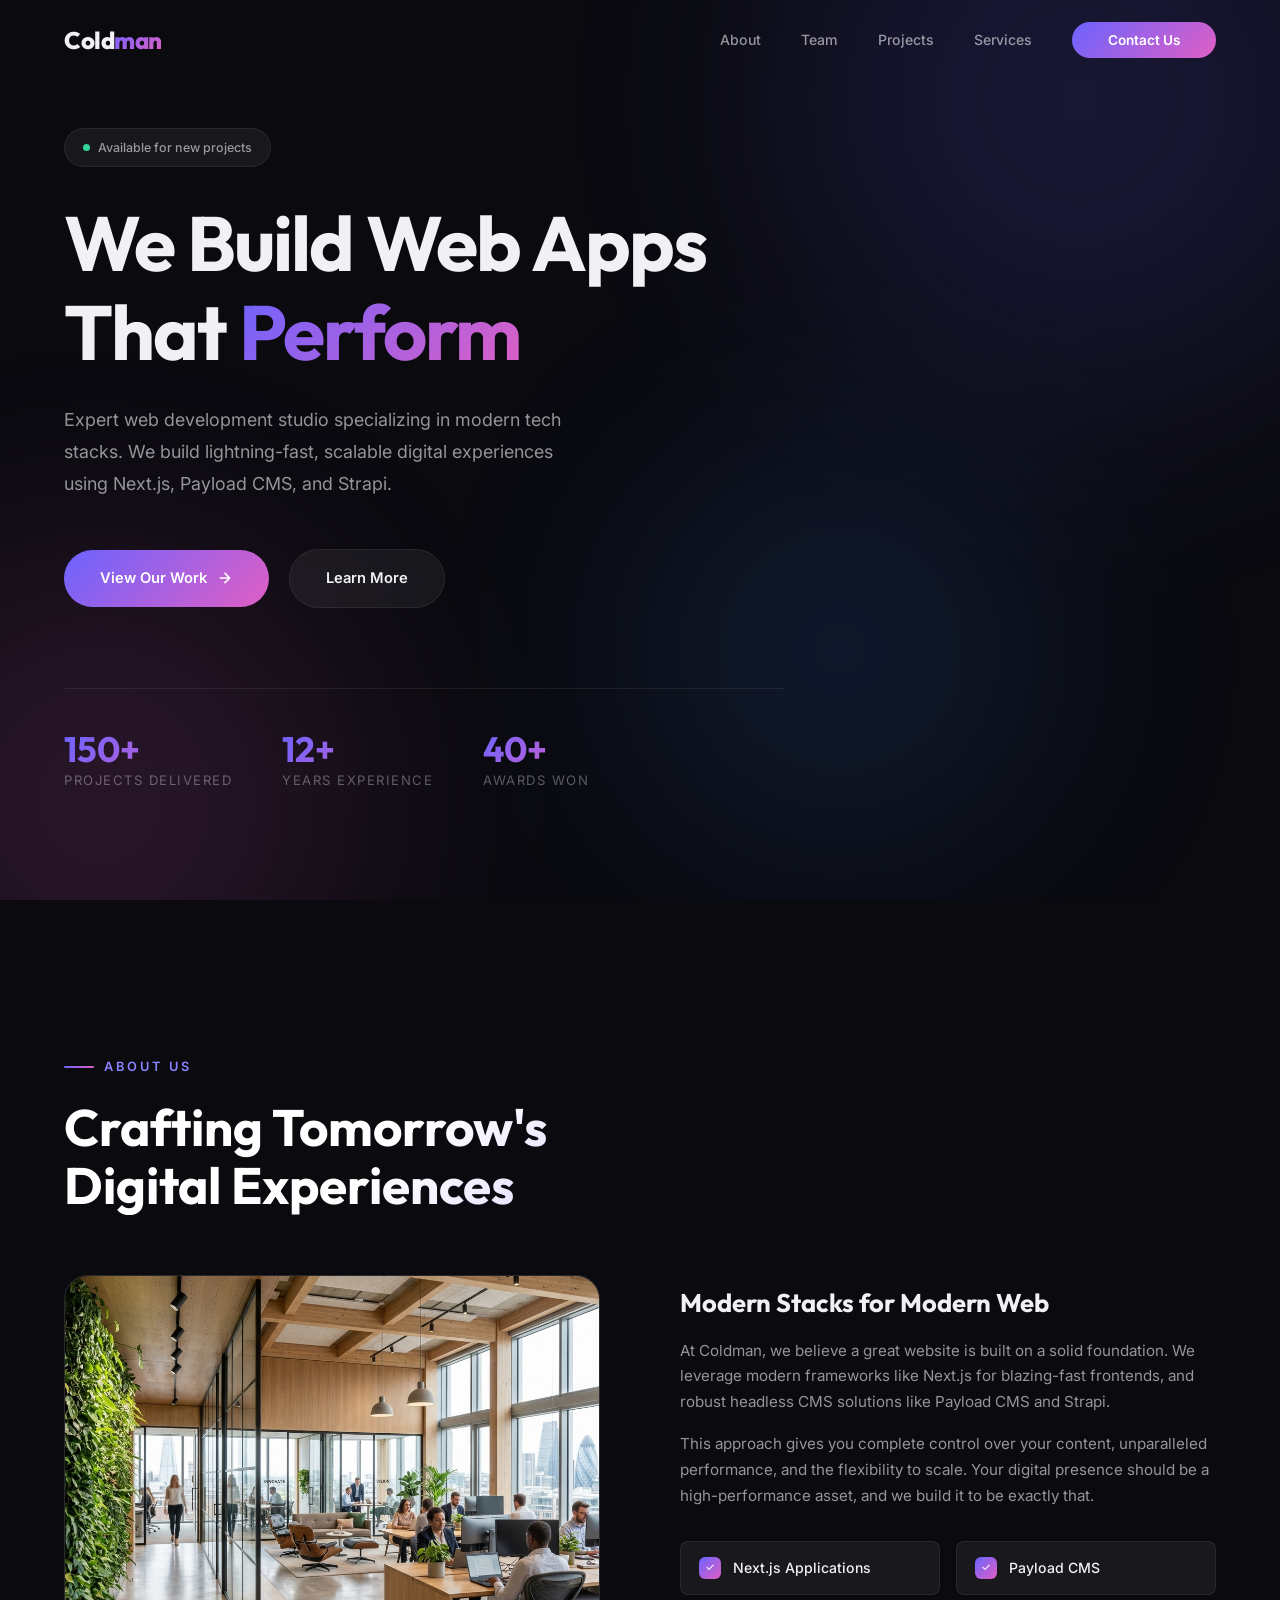
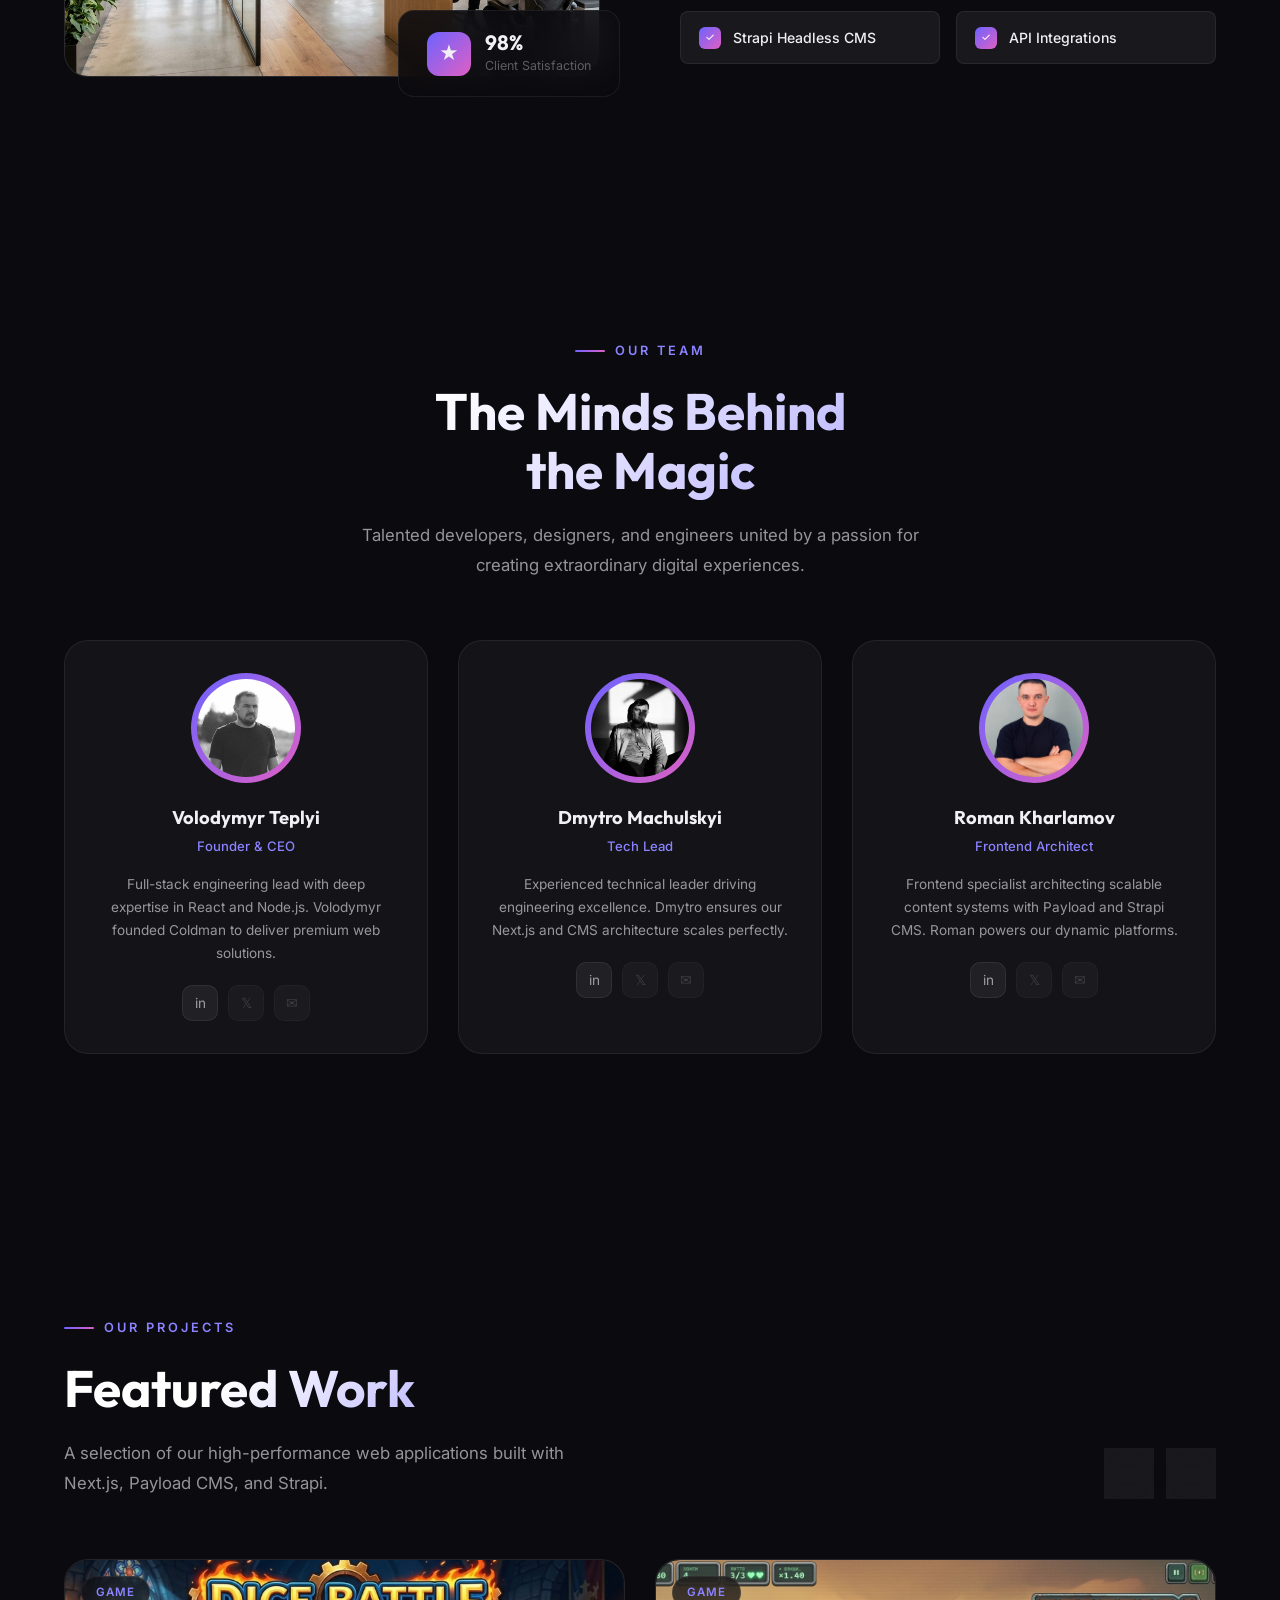
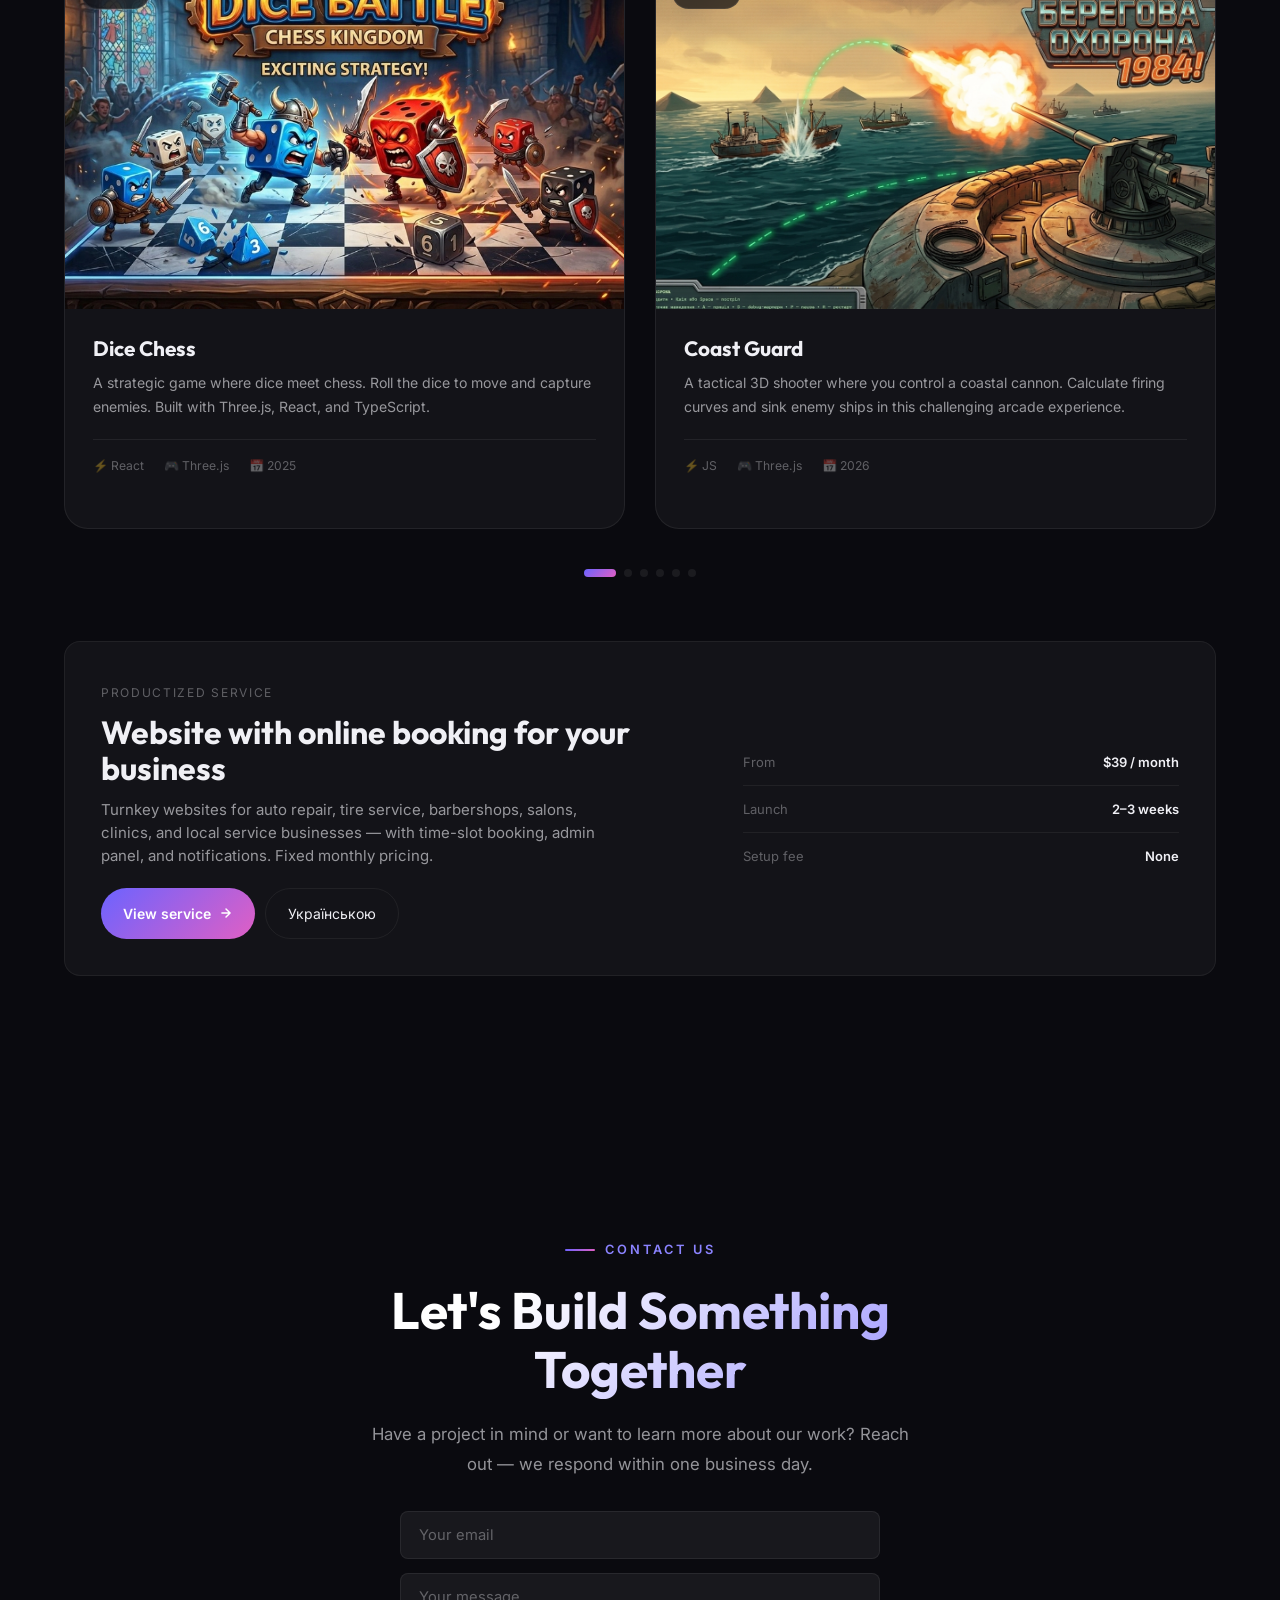
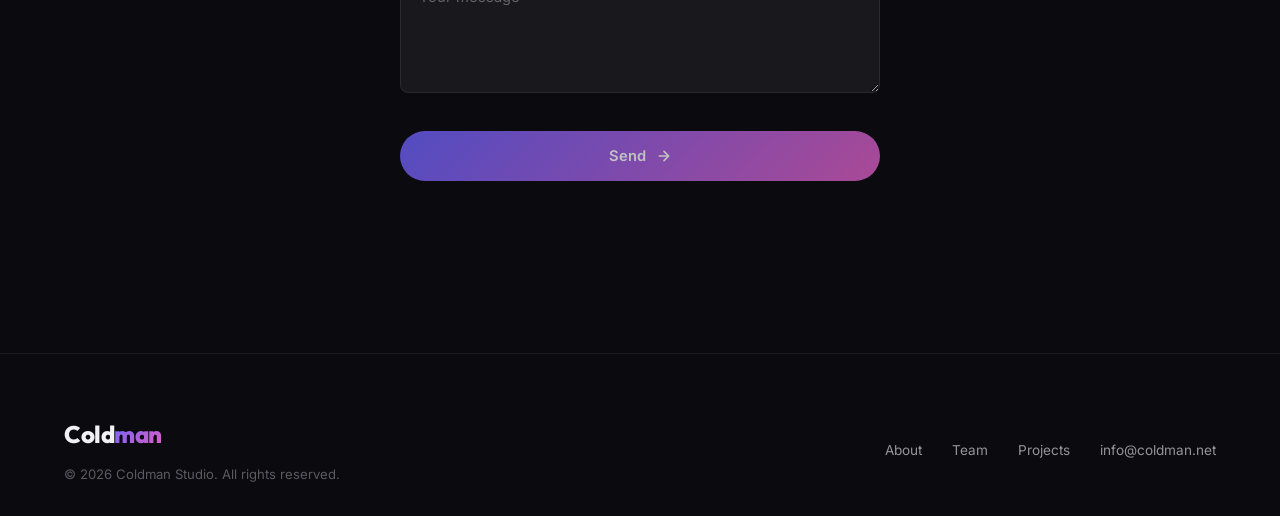
==== commit a0be41df: "Add "Dysprit" project to portfolio - Create detailed "Dysprit" project page with description, featur" ====
--- a/index.html
+++ b/index.html
@@ -282,24 +282,24 @@
             </div>
           </div>
           <!-- Project 4 — Voda UA -->
-<!--          <div class="project-card">-->
-<!--            <div class="project-image">-->
-<!--              <a href="voda-ua.html">-->
-<!--                <img src="images/voda-ua.png" alt="Voda UA — Premium water delivery e-commerce">-->
-<!--              </a>-->
-<!--              <span class="project-tag">E-commerce</span>-->
-<!--            </div>-->
-<!--            <div class="project-info">-->
-<!--              <h3><a href="voda-ua.html">Voda UA</a></h3>-->
-<!--              <p>A high-performance e-commerce platform for water delivery services, focusing on speed and seamless UX.</p>-->
-<!--              <div class="project-meta">-->
-<!--                <span>⚡ Next.js</span>-->
-<!--                <span>🛠️ Payload CMS</span>-->
-<!--                <span>🎨 Tailwind CSS</span>-->
-<!--                <span>📅 2026</span>-->
-<!--              </div>-->
-<!--            </div>-->
-<!--          </div>-->
+          <div class="project-card">
+            <div class="project-image">
+              <a href="voda-ua.html">
+                <img src="images/voda-ua.png" alt="Voda UA — Premium water delivery e-commerce">
+              </a>
+              <span class="project-tag">E-commerce</span>
+            </div>
+            <div class="project-info">
+              <h3><a href="voda-ua.html">Voda UA</a></h3>
+              <p>A high-performance e-commerce platform for water delivery services, focusing on speed and seamless UX.</p>
+              <div class="project-meta">
+                <span>⚡ Next.js</span>
+                <span>🛠️ Payload CMS</span>
+                <span>🎨 Tailwind CSS</span>
+                <span>📅 2026</span>
+              </div>
+            </div>
+          </div>
 
           <!-- Project 5 — Bomberman Web -->
           <div class="project-card">
